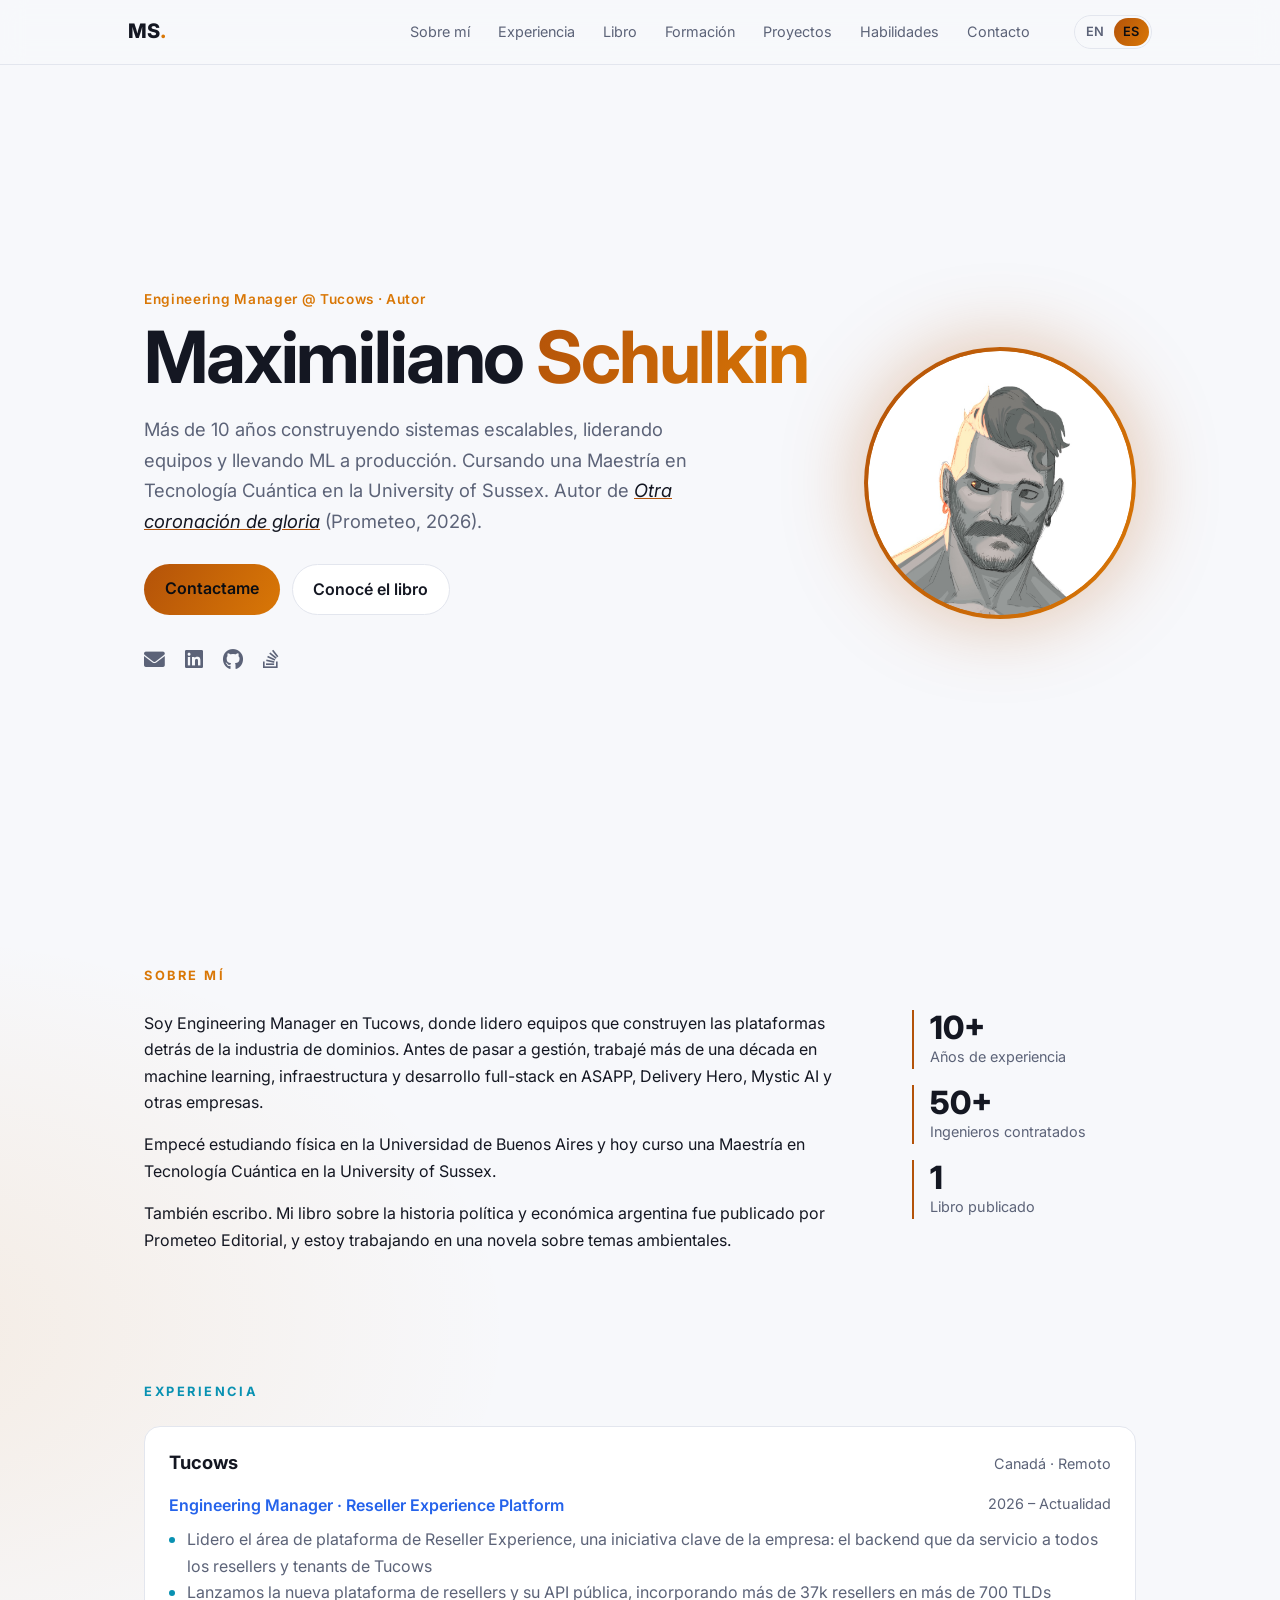
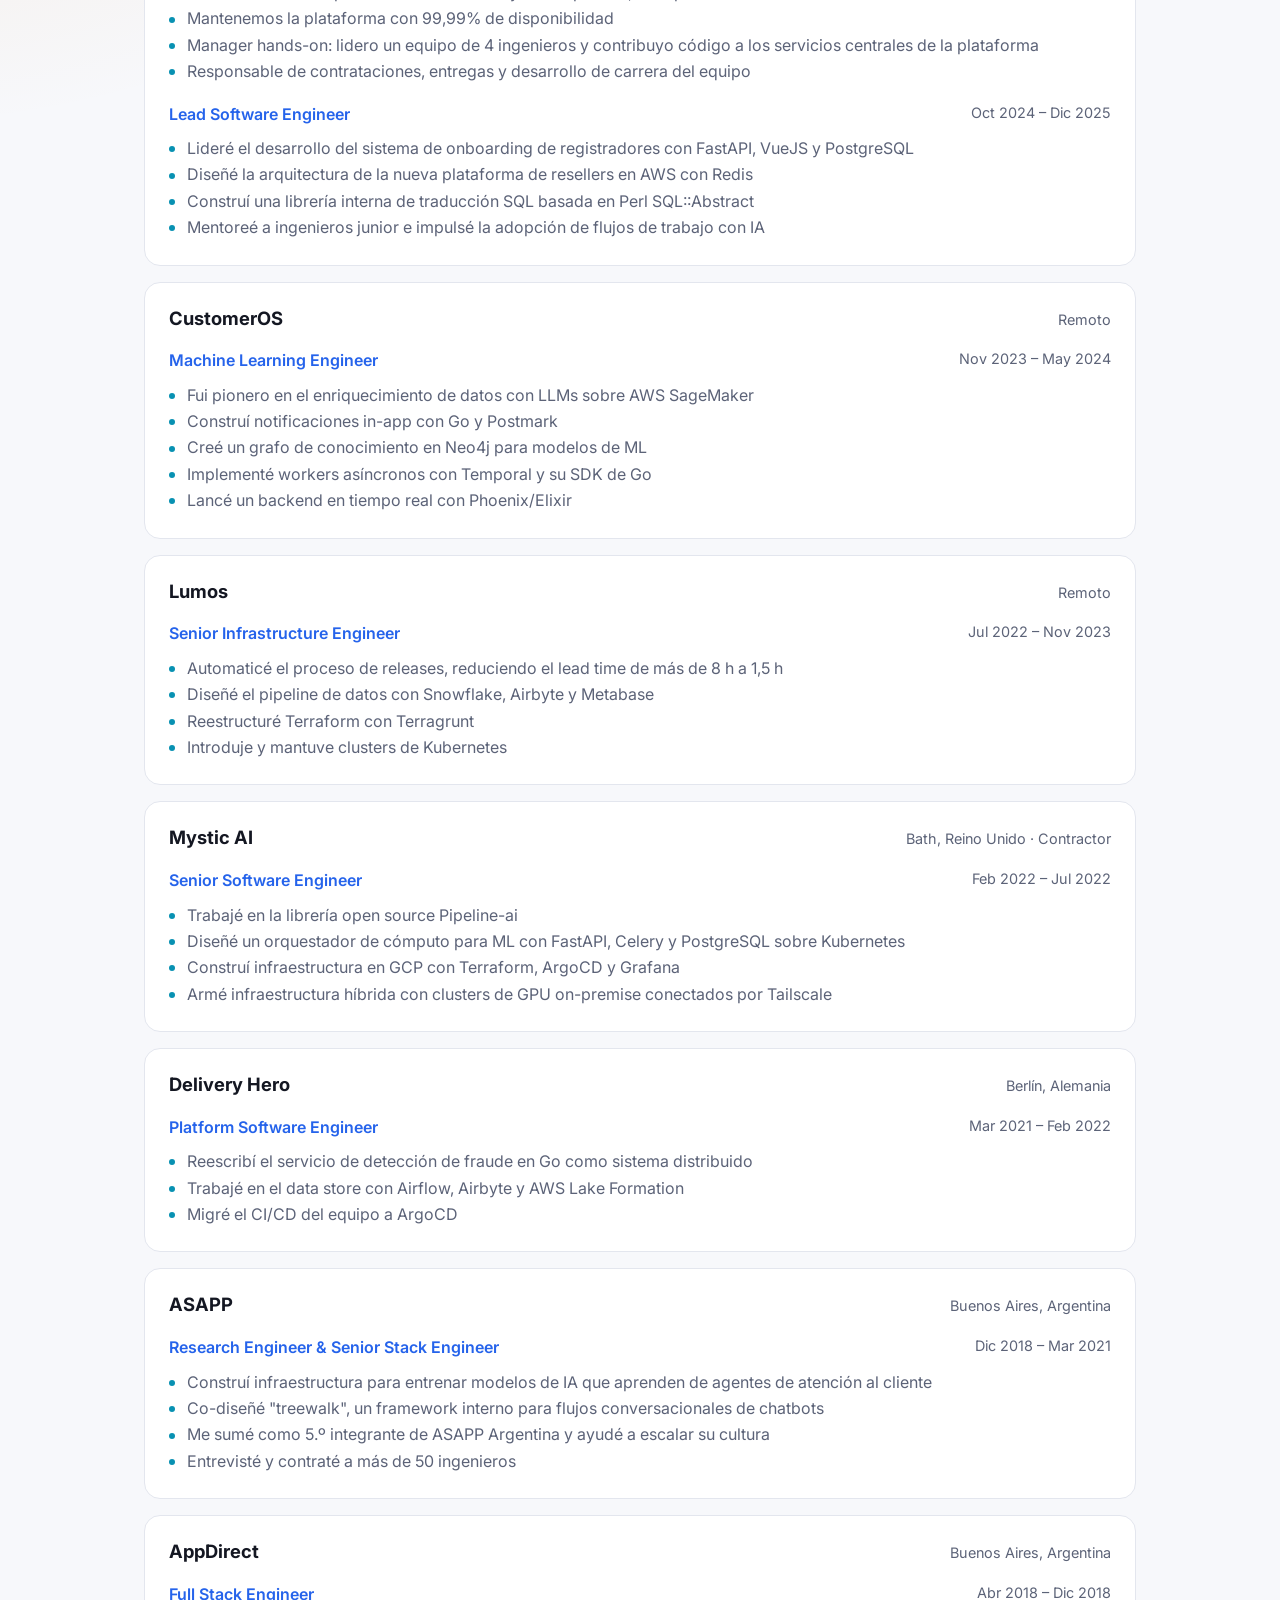
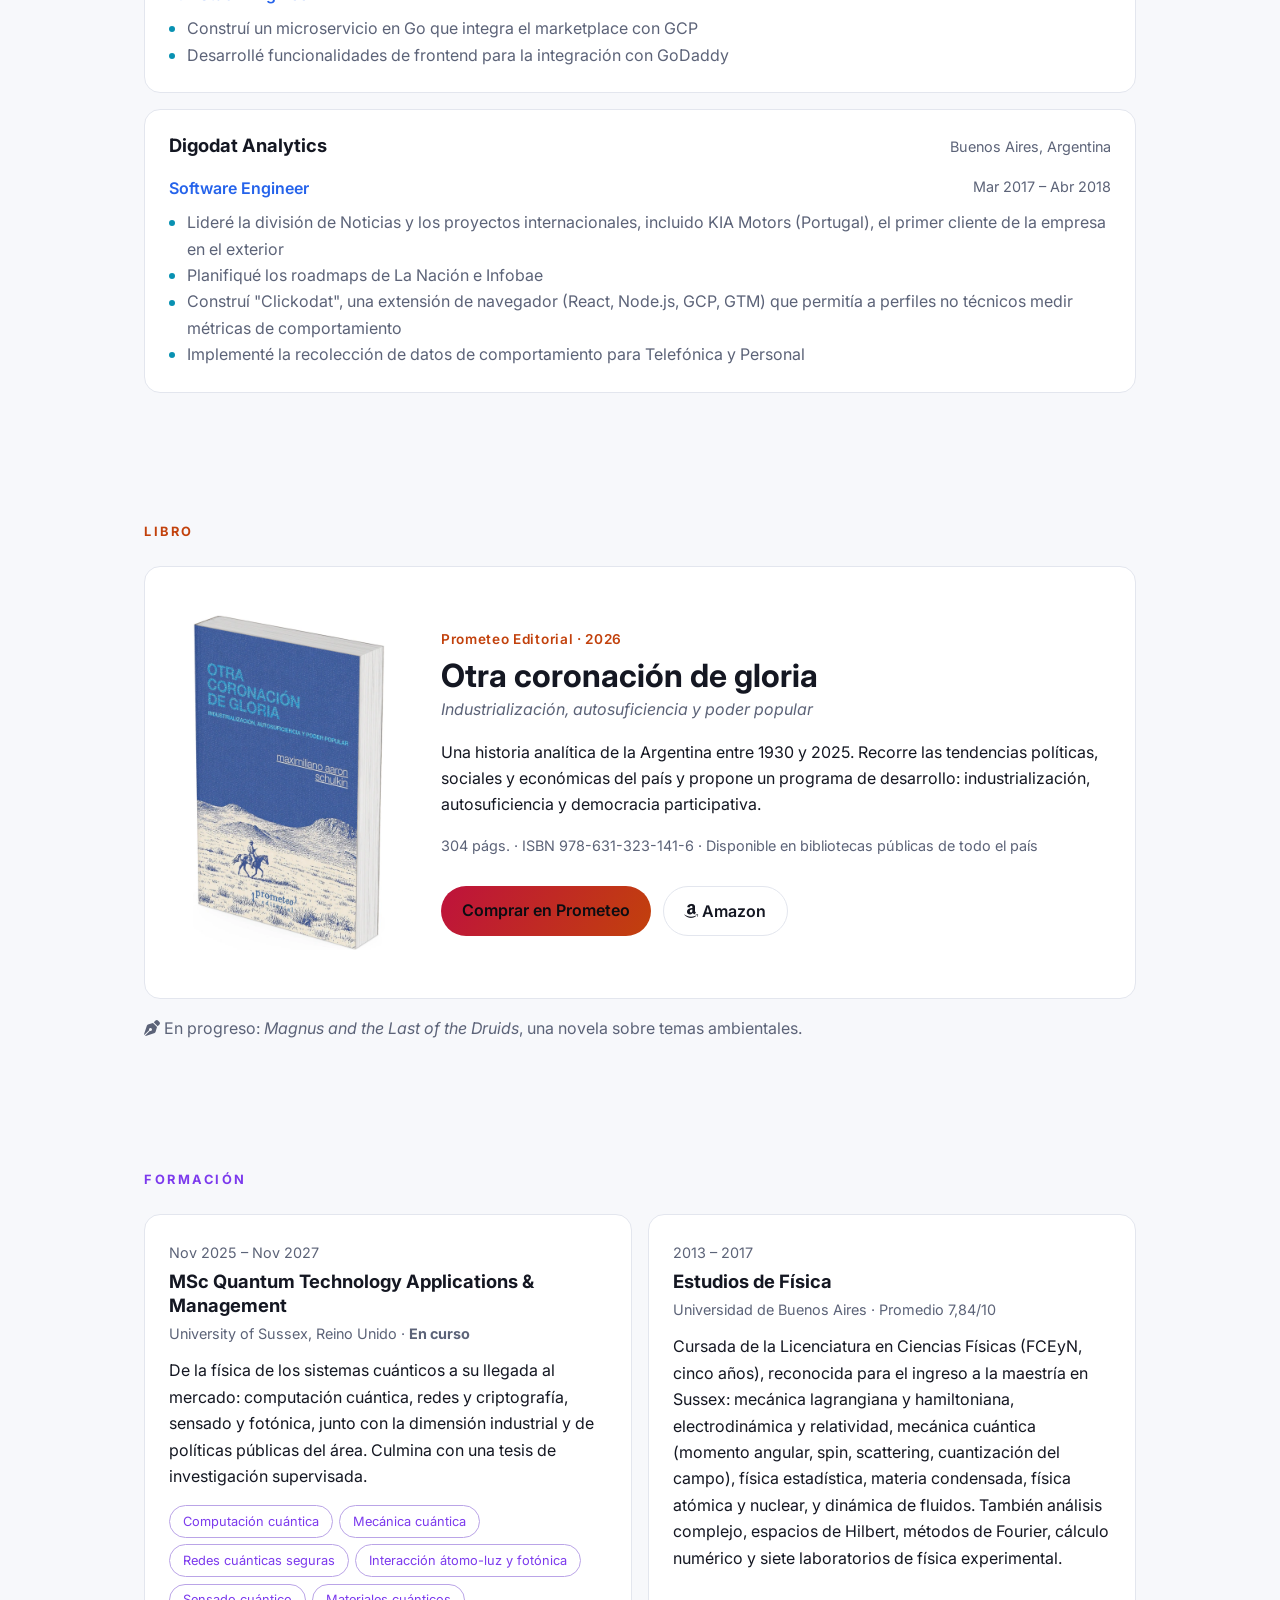
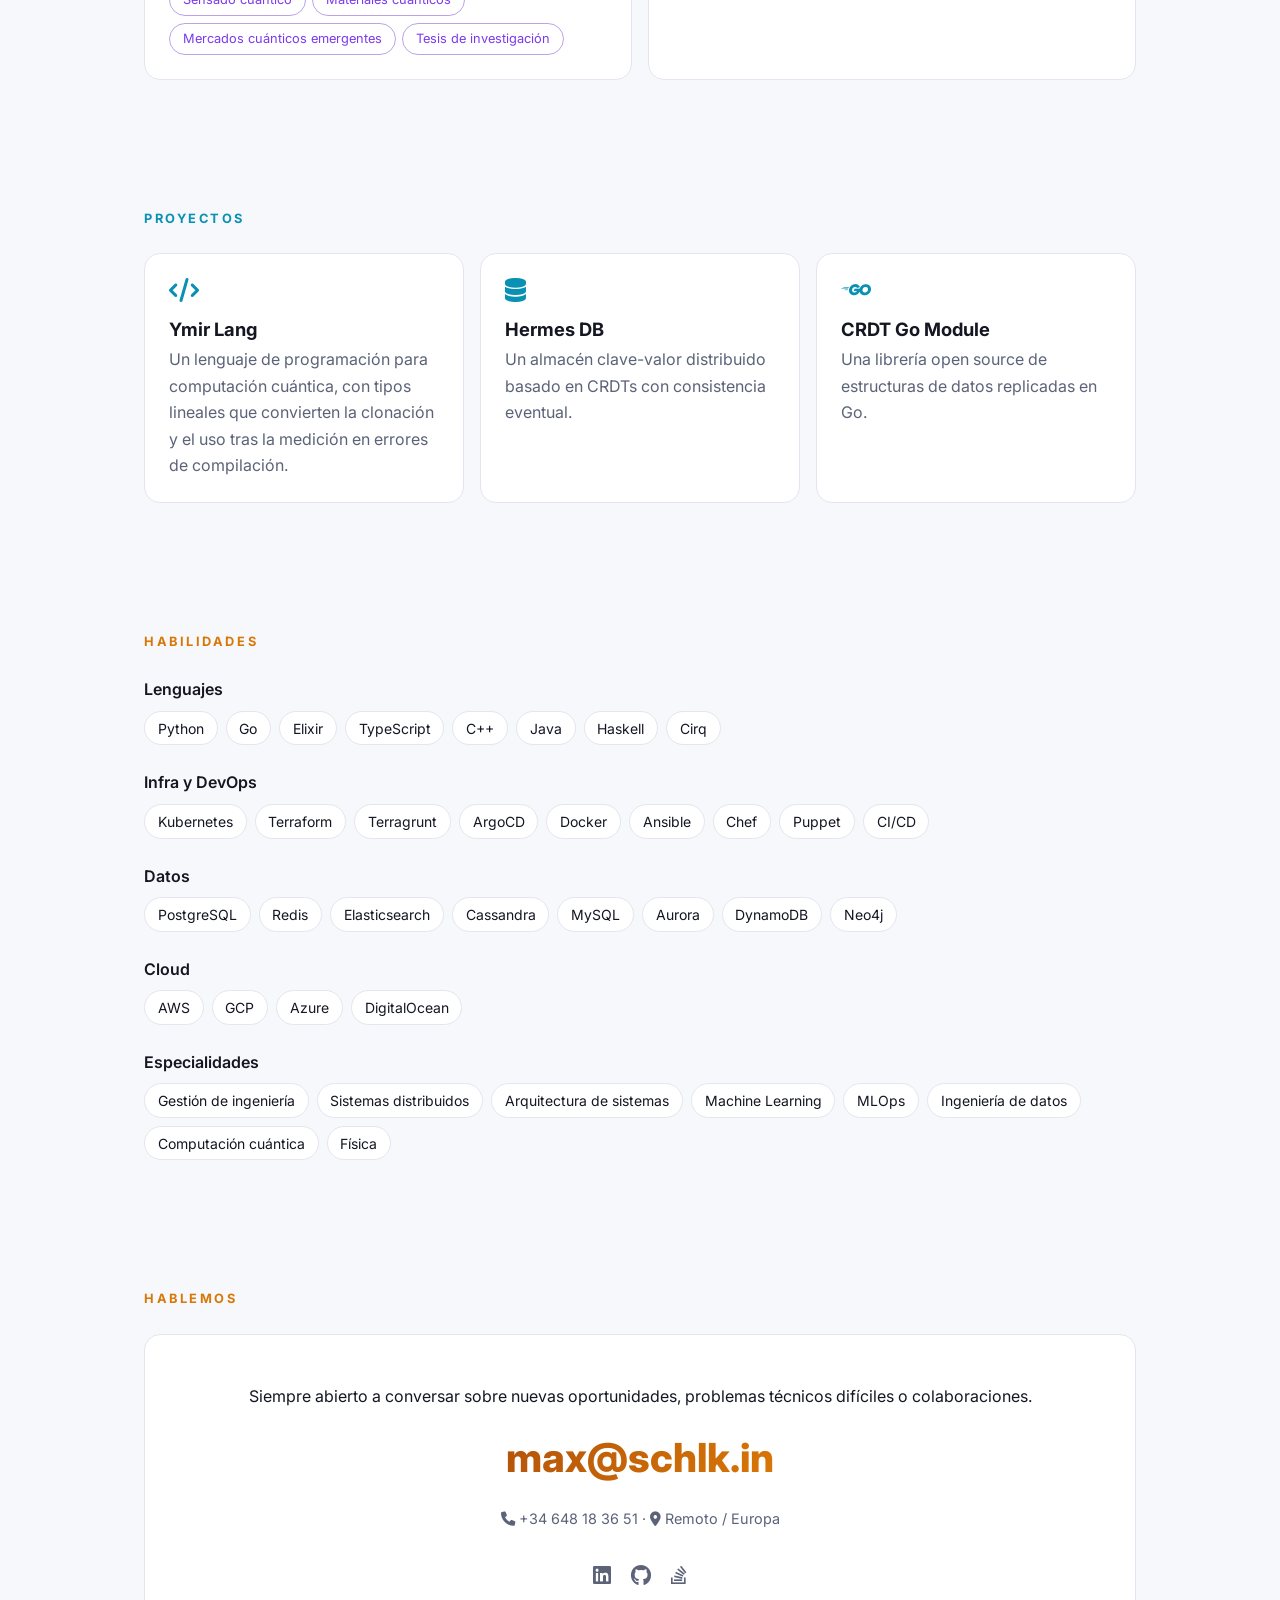
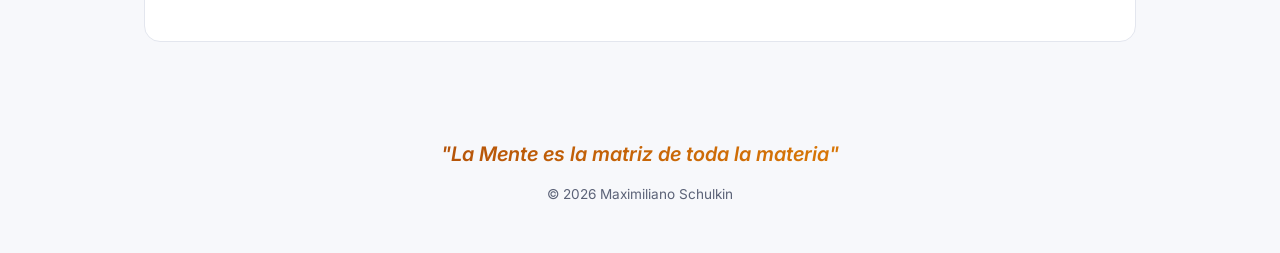
==== es/index.html @ 98d40415 "Add Spanish version with EN/ES switch Co-Authored-By: Claude Opus 5.5 <noreply@anthropic.com>" ====
<!DOCTYPE html>
<!-- ponytail: hand-kept Spanish copy of ../index.html; mirror content edits in both files -->
<html lang="es">

<head>
    <meta charset="UTF-8">
    <meta name="viewport" content="width=device-width, initial-scale=1.0">
    <title>Maximiliano Schulkin - Engineering Manager</title>
    <meta name="description" content="Maximiliano Schulkin — Engineering Manager en Tucows, autor de Otra coronación de gloria.">

    <link rel="icon" type="image/png" sizes="32x32" href="../favicon-32x32.png">
    <link rel="icon" type="image/png" sizes="16x16" href="../favicon-16x16.png">
    <link rel="apple-touch-icon" sizes="180x180" href="../apple-touch-icon.png">
    <meta name="theme-color" content="#0b0d12">

    <link rel="preconnect" href="https://fonts.googleapis.com">
    <link href="https://fonts.googleapis.com/css2?family=Inter:wght@400;500;600;700;800&display=swap" rel="stylesheet">
    <link rel="stylesheet" href="https://cdnjs.cloudflare.com/ajax/libs/font-awesome/6.0.0/css/all.min.css">
    <link rel="stylesheet" href="../styles.css">
    <link rel="alternate" hreflang="en" href="https://schlk.in/">
</head>

<body>
    <nav class="nav">
        <a href="#top" class="logo">MS<span>.</span></a>
        <ul>
            <li><a href="#about">Sobre mí</a></li>
            <li><a href="#experience">Experiencia</a></li>
            <li><a href="#book">Libro</a></li>
            <li><a href="#education">Formación</a></li>
            <li><a href="#projects">Proyectos</a></li>
            <li><a href="#skills">Habilidades</a></li>
            <li><a href="#contact">Contacto</a></li>
        </ul>
        <div class="lang"><a href="../" hreflang="en" lang="en">EN</a><a aria-current="page">ES</a></div>
    </nav>

    <header id="top" class="hero">
        <div class="hero-text">
            <p class="eyebrow">Engineering Manager @ Tucows · Autor</p>
            <h1>Maximiliano <span class="grad">Schulkin</span></h1>
            <p class="lead">
                Más de 10 años construyendo sistemas escalables, liderando equipos y llevando ML a producción.
                Cursando una Maestría en Tecnología Cuántica en la University of Sussex. Autor de
                <a href="#book"><em>Otra coronación de gloria</em></a> (Prometeo, 2026).
            </p>
            <div class="actions">
                <a href="#contact" class="btn primary">Contactame</a>
                <a href="#book" class="btn">Conocé el libro</a>
            </div>
            <div class="socials">
                <a href="mailto:max@schlk.in" aria-label="Email"><i class="fas fa-envelope"></i></a>
                <a href="https://linkedin.com/in/max-schulkin" target="_blank" rel="noopener" aria-label="LinkedIn"><i class="fab fa-linkedin"></i></a>
                <a href="https://github.com/bjornaer" target="_blank" rel="noopener" aria-label="GitHub"><i class="fab fa-github"></i></a>
                <a href="https://stackoverflow.com/users/14751969/bjornaer" target="_blank" rel="noopener" aria-label="Stack Overflow"><i class="fab fa-stack-overflow"></i></a>
            </div>
        </div>
        <img src="../avatar.png" alt="Maximiliano Schulkin" class="avatar">
    </header>

    <main>
        <section id="about">
            <h2>Sobre mí</h2>
            <div class="about">
                <div>
                    <p>Soy Engineering Manager en Tucows, donde lidero equipos que construyen las plataformas
                        detrás de la industria de dominios. Antes de pasar a gestión, trabajé más de una década
                        en machine learning, infraestructura y desarrollo full-stack en ASAPP, Delivery Hero,
                        Mystic AI y otras empresas.</p>
                    <p>Empecé estudiando física en la Universidad de Buenos Aires y hoy curso una Maestría en
                        Tecnología Cuántica en la University of Sussex.</p>
                    <p>También escribo. Mi libro sobre la historia política y económica argentina fue publicado
                        por Prometeo Editorial, y estoy trabajando en una novela sobre temas ambientales.</p>
                </div>
                <dl class="stats">
                    <div><dt>10+</dt><dd>Años de experiencia</dd></div>
                    <div><dt>50+</dt><dd>Ingenieros contratados</dd></div>
                    <div><dt>1</dt><dd>Libro publicado</dd></div>
                </dl>
            </div>
        </section>

        <section id="experience">
            <h2>Experiencia</h2>
            <ol class="timeline">
                <li class="card">
                    <header><h3>Tucows</h3><span>Canadá · Remoto</span></header>
                    <div class="role">
                        <h4>Engineering Manager · Reseller Experience Platform</h4><time>2026 – Actualidad</time>
                    </div>
                    <ul>
                        <li>Lidero el área de plataforma de Reseller Experience, una iniciativa clave de la empresa: el backend que da servicio a todos los resellers y tenants de Tucows</li>
                        <li>Lanzamos la nueva plataforma de resellers y su API pública, incorporando más de 37k resellers en más de 700 TLDs</li>
                        <li>Mantenemos la plataforma con 99,99% de disponibilidad</li>
                        <li>Manager hands-on: lidero un equipo de 4 ingenieros y contribuyo código a los servicios centrales de la plataforma</li>
                        <li>Responsable de contrataciones, entregas y desarrollo de carrera del equipo</li>
                    </ul>
                    <div class="role">
                        <h4>Lead Software Engineer</h4><time>Oct 2024 – Dic 2025</time>
                    </div>
                    <ul>
                        <li>Lideré el desarrollo del sistema de onboarding de registradores con FastAPI, VueJS y PostgreSQL</li>
                        <li>Diseñé la arquitectura de la nueva plataforma de resellers en AWS con Redis</li>
                        <li>Construí una librería interna de traducción SQL basada en Perl SQL::Abstract</li>
                        <li>Mentoreé a ingenieros junior e impulsé la adopción de flujos de trabajo con IA</li>
                    </ul>
                </li>

                <li class="card">
                    <header><h3>CustomerOS</h3><span>Remoto</span></header>
                    <div class="role"><h4>Machine Learning Engineer</h4><time>Nov 2023 – May 2024</time></div>
                    <ul>
                        <li>Fui pionero en el enriquecimiento de datos con LLMs sobre AWS SageMaker</li>
                        <li>Construí notificaciones in-app con Go y Postmark</li>
                        <li>Creé un grafo de conocimiento en Neo4j para modelos de ML</li>
                        <li>Implementé workers asíncronos con Temporal y su SDK de Go</li>
                        <li>Lancé un backend en tiempo real con Phoenix/Elixir</li>
                    </ul>
                </li>

                <li class="card">
                    <header><h3>Lumos</h3><span>Remoto</span></header>
                    <div class="role"><h4>Senior Infrastructure Engineer</h4><time>Jul 2022 – Nov 2023</time></div>
                    <ul>
                        <li>Automaticé el proceso de releases, reduciendo el lead time de más de 8 h a 1,5 h</li>
                        <li>Diseñé el pipeline de datos con Snowflake, Airbyte y Metabase</li>
                        <li>Reestructuré Terraform con Terragrunt</li>
                        <li>Introduje y mantuve clusters de Kubernetes</li>
                    </ul>
                </li>

                <li class="card">
                    <header><h3>Mystic AI</h3><span>Bath, Reino Unido · Contractor</span></header>
                    <div class="role"><h4>Senior Software Engineer</h4><time>Feb 2022 – Jul 2022</time></div>
                    <ul>
                        <li>Trabajé en la librería open source Pipeline-ai</li>
                        <li>Diseñé un orquestador de cómputo para ML con FastAPI, Celery y PostgreSQL sobre Kubernetes</li>
                        <li>Construí infraestructura en GCP con Terraform, ArgoCD y Grafana</li>
                        <li>Armé infraestructura híbrida con clusters de GPU on-premise conectados por Tailscale</li>
                    </ul>
                </li>

                <li class="card">
                    <header><h3>Delivery Hero</h3><span>Berlín, Alemania</span></header>
                    <div class="role"><h4>Platform Software Engineer</h4><time>Mar 2021 – Feb 2022</time></div>
                    <ul>
                        <li>Reescribí el servicio de detección de fraude en Go como sistema distribuido</li>
                        <li>Trabajé en el data store con Airflow, Airbyte y AWS Lake Formation</li>
                        <li>Migré el CI/CD del equipo a ArgoCD</li>
                    </ul>
                </li>

                <li class="card">
                    <header><h3>ASAPP</h3><span>Buenos Aires, Argentina</span></header>
                    <div class="role"><h4>Research Engineer &amp; Senior Stack Engineer</h4><time>Dic 2018 – Mar 2021</time></div>
                    <ul>
                        <li>Construí infraestructura para entrenar modelos de IA que aprenden de agentes de atención al cliente</li>
                        <li>Co-diseñé "treewalk", un framework interno para flujos conversacionales de chatbots</li>
                        <li>Me sumé como 5.º integrante de ASAPP Argentina y ayudé a escalar su cultura</li>
                        <li>Entrevisté y contraté a más de 50 ingenieros</li>
                    </ul>
                </li>

                <li class="card">
                    <header><h3>AppDirect</h3><span>Buenos Aires, Argentina</span></header>
                    <div class="role"><h4>Full Stack Engineer</h4><time>Abr 2018 – Dic 2018</time></div>
                    <ul>
                        <li>Construí un microservicio en Go que integra el marketplace con GCP</li>
                        <li>Desarrollé funcionalidades de frontend para la integración con GoDaddy</li>
                    </ul>
                </li>

                <li class="card">
                    <header><h3>Digodat Analytics</h3><span>Buenos Aires, Argentina</span></header>
                    <div class="role"><h4>Software Engineer</h4><time>Mar 2017 – Abr 2018</time></div>
                    <ul>
                        <li>Lideré la división de Noticias y los proyectos internacionales, incluido KIA Motors (Portugal), el primer cliente de la empresa en el exterior</li>
                        <li>Planifiqué los roadmaps de La Nación e Infobae</li>
                        <li>Construí "Clickodat", una extensión de navegador (React, Node.js, GCP, GTM) que permitía a perfiles no técnicos medir métricas de comportamiento</li>
                        <li>Implementé la recolección de datos de comportamiento para Telefónica y Personal</li>
                    </ul>
                </li>
            </ol>
        </section>

        <section id="book">
            <h2>Libro</h2>
            <article class="book card">
                <img src="../cover.webp" alt="Tapa de Otra coronación de gloria" width="480" height="838">
                <div>
                    <p class="eyebrow">Prometeo Editorial · 2026</p>
                    <h3>Otra coronación de gloria</h3>
                    <p class="subtitle">Industrialización, autosuficiencia y poder popular</p>
                    <p>Una historia analítica de la Argentina entre 1930 y 2025. Recorre las tendencias
                        políticas, sociales y económicas del país y propone un programa de desarrollo:
                        industrialización, autosuficiencia y democracia participativa.</p>
                    <p class="meta">304 págs. · ISBN 978-631-323-141-6 · Disponible en bibliotecas públicas de todo el país</p>
                    <div class="actions">
                        <a href="https://prometeoeditorial.com/productos/otra-coronacion-de-gloria-industrializacion-autosuficiencia-y-poder-popular-maximiliano-aaron-schulkin-1yagr/" class="btn primary" target="_blank" rel="noopener">Comprar en Prometeo</a>
                        <a href="https://www.amazon.com/s?k=9786313231416" class="btn" target="_blank" rel="noopener"><i class="fab fa-amazon"></i> Amazon</a>
                    </div>
                </div>
            </article>
            <p class="aside"><i class="fas fa-pen-nib"></i> En progreso: <em>Magnus and the Last of the Druids</em>, una novela sobre temas ambientales.</p>
        </section>

        <section id="education">
            <h2>Formación</h2>
            <div class="grid two">
                <div class="card">
                    <time>Nov 2025 – Nov 2027</time>
                    <h3>MSc Quantum Technology Applications &amp; Management</h3>
                    <p class="muted">University of Sussex, Reino Unido · <strong>En curso</strong></p>
                    <p>De la física de los sistemas cuánticos a su llegada al mercado: computación cuántica,
                        redes y criptografía, sensado y fotónica, junto con la dimensión industrial y de políticas
                        públicas del área. Culmina con una tesis de investigación supervisada.</p>
                    <ul class="tags">
                        <li>Computación cuántica</li><li>Mecánica cuántica</li><li>Redes cuánticas seguras</li>
                        <li>Interacción átomo-luz y fotónica</li><li>Sensado cuántico</li><li>Materiales cuánticos</li>
                        <li>Mercados cuánticos emergentes</li><li>Tesis de investigación</li>
                    </ul>
                </div>
                <div class="card">
                    <time>2013 – 2017</time>
                    <h3>Estudios de Física</h3>
                    <p class="muted">Universidad de Buenos Aires · Promedio 7,84/10</p>
                    <p>Cursada de la Licenciatura en Ciencias Físicas (FCEyN, cinco años), reconocida para el
                        ingreso a la maestría en Sussex: mecánica lagrangiana y hamiltoniana, electrodinámica y
                        relatividad, mecánica cuántica (momento angular, spin, scattering, cuantización del campo),
                        física estadística, materia condensada, física atómica y nuclear, y dinámica de fluidos.
                        También análisis complejo, espacios de Hilbert, métodos de Fourier, cálculo numérico y
                        siete laboratorios de física experimental.</p>
                </div>
            </div>
        </section>

        <section id="projects">
            <h2>Proyectos</h2>
            <div class="grid three">
                <a class="card project" href="https://github.com/bjornaer/ymir" target="_blank" rel="noopener">
                    <i class="fas fa-code"></i>
                    <h3>Ymir Lang</h3>
                    <p>Un lenguaje de programación para computación cuántica, con tipos lineales que convierten la clonación y el uso tras la medición en errores de compilación.</p>
                </a>
                <a class="card project" href="https://github.com/bjornaer/hermes" target="_blank" rel="noopener">
                    <i class="fas fa-database"></i>
                    <h3>Hermes DB</h3>
                    <p>Un almacén clave-valor distribuido basado en CRDTs con consistencia eventual.</p>
                </a>
                <a class="card project" href="https://github.com/bjornaer/crdt" target="_blank" rel="noopener">
                    <i class="fab fa-golang"></i>
                    <h3>CRDT Go Module</h3>
                    <p>Una librería open source de estructuras de datos replicadas en Go.</p>
                </a>
            </div>
        </section>

        <section id="skills">
            <h2>Habilidades</h2>
            <dl class="skills">
                <dt>Lenguajes</dt>
                <dd>Python</dd><dd>Go</dd><dd>Elixir</dd><dd>TypeScript</dd><dd>C++</dd><dd>Java</dd><dd>Haskell</dd><dd>Cirq</dd>
                <dt>Infra y DevOps</dt>
                <dd>Kubernetes</dd><dd>Terraform</dd><dd>Terragrunt</dd><dd>ArgoCD</dd><dd>Docker</dd><dd>Ansible</dd><dd>Chef</dd><dd>Puppet</dd><dd>CI/CD</dd>
                <dt>Datos</dt>
                <dd>PostgreSQL</dd><dd>Redis</dd><dd>Elasticsearch</dd><dd>Cassandra</dd><dd>MySQL</dd><dd>Aurora</dd><dd>DynamoDB</dd><dd>Neo4j</dd>
                <dt>Cloud</dt>
                <dd>AWS</dd><dd>GCP</dd><dd>Azure</dd><dd>DigitalOcean</dd>
                <dt>Especialidades</dt>
                <dd>Gestión de ingeniería</dd><dd>Sistemas distribuidos</dd><dd>Arquitectura de sistemas</dd><dd>Machine Learning</dd><dd>MLOps</dd><dd>Ingeniería de datos</dd><dd>Computación cuántica</dd><dd>Física</dd>
            </dl>
        </section>

        <section id="contact">
            <h2>Hablemos</h2>
            <div class="card contact">
                <p>Siempre abierto a conversar sobre nuevas oportunidades, problemas técnicos difíciles o colaboraciones.</p>
                <a href="mailto:max@schlk.in" class="email">max@schlk.in</a>
                <p class="muted"><i class="fas fa-phone"></i> +34 648 18 36 51 · <i class="fas fa-location-dot"></i> Remoto / Europa</p>
                <div class="socials">
                    <a href="https://linkedin.com/in/max-schulkin" target="_blank" rel="noopener" aria-label="LinkedIn"><i class="fab fa-linkedin"></i></a>
                    <a href="https://github.com/bjornaer" target="_blank" rel="noopener" aria-label="GitHub"><i class="fab fa-github"></i></a>
                    <a href="https://stackoverflow.com/users/14751969/bjornaer" target="_blank" rel="noopener" aria-label="Stack Overflow"><i class="fab fa-stack-overflow"></i></a>
                </div>
            </div>
        </section>
    </main>

    <footer><em class="quote grad">"La Mente es la matriz de toda la materia"</em>© 2026 Maximiliano Schulkin</footer>
</body>

</html>
---- styles.css ----
/* Brand = gold. Sections get their own hue family: work blue, book crimson, academia violet */
:root {
    --bg: #0b0d12;
    --surface: #12151d;
    --border: #232837;
    --text: #e6e8ee;
    --muted: #8a91a5;
    --accent: #f5b544;
    --accent-2: #ffd98a;
    color-scheme: dark light;
}
#experience, #projects { --accent: #4facfe; --accent-2: #00e0f0; }
#book { --accent: #ff4d6d; --accent-2: #ff8a5c; }
#education { --accent: #9b8cff; --accent-2: #c3a6ff; }

@media (prefers-color-scheme: light) {
    :root {
        --bg: #f7f8fb;
        --surface: #ffffff;
        --border: #e3e6ee;
        --text: #141722;
        --muted: #5c6378;
        --accent: #b45309;
        --accent-2: #d97706;
    }
    #experience, #projects { --accent: #2563eb; --accent-2: #0891b2; }
    #book { --accent: #be123c; --accent-2: #c2410c; }
    #education { --accent: #6d28d9; --accent-2: #7c3aed; }
}

/* declared per element so it picks up each section's accents */
:root, section { --grad: linear-gradient(120deg, var(--accent), var(--accent-2)); }

* { box-sizing: border-box; margin: 0; }

html { scroll-behavior: smooth; scroll-padding-top: 5rem; }

body {
    font: 16px/1.65 Inter, system-ui, sans-serif;
    background:
        radial-gradient(60rem 30rem at 85% -10%, color-mix(in srgb, var(--accent) 18%, transparent), transparent),
        radial-gradient(40rem 25rem at -10% 20%, color-mix(in srgb, var(--accent-2) 10%, transparent), transparent),
        var(--bg);
    background-repeat: no-repeat;
    color: var(--text);
}

a { color: inherit; }
ul, ol { padding: 0; list-style: none; }
img { max-width: 100%; display: block; }

/* Nav */
.nav {
    position: sticky; top: 0; z-index: 10;
    display: flex; align-items: center; gap: 2rem;
    padding: .9rem max(1rem, calc((100vw - 64rem) / 2));
    background: color-mix(in srgb, var(--bg) 75%, transparent);
    backdrop-filter: blur(12px);
    border-bottom: 1px solid var(--border);
}
.logo { font-weight: 800; font-size: 1.25rem; text-decoration: none; }
.logo span { color: var(--accent-2); }
.nav ul { display: flex; gap: .25rem; margin-left: auto; overflow-x: auto; scrollbar-width: none; }
.nav ul a {
    display: block; padding: .35rem .75rem; border-radius: 99px;
    color: var(--muted); text-decoration: none; font-size: .9rem; white-space: nowrap;
    transition: color .2s, background .2s;
}
.nav ul a:hover { color: var(--text); background: var(--surface); }

/* Layout */
.hero, main, footer { max-width: 64rem; margin: 0 auto; padding: 0 1rem; }
section { padding: 4rem 0; }
h2 {
    font-size: .8rem; letter-spacing: .2em; text-transform: uppercase;
    color: var(--accent-2); margin-bottom: 1.5rem;
}
h3 { font-size: 1.15rem; line-height: 1.3; }
.muted, time, .meta { color: var(--muted); font-size: .9rem; }
.eyebrow { color: var(--accent-2); font-weight: 600; font-size: .85rem; letter-spacing: .05em; }
.grad { background: var(--grad); -webkit-background-clip: text; background-clip: text; color: transparent; }

.card {
    background: var(--surface);
    border: 1px solid var(--border);
    border-radius: 1rem;
    padding: 1.5rem;
    transition: border-color .25s, transform .25s;
}
.card:hover { border-color: color-mix(in srgb, var(--accent) 50%, var(--border)); }

.grid { display: grid; gap: 1rem; }
.grid.two { grid-template-columns: repeat(auto-fit, minmax(18rem, 1fr)); }
.grid.three { grid-template-columns: repeat(auto-fit, minmax(16rem, 1fr)); }

/* Buttons & socials */
.actions { display: flex; flex-wrap: wrap; gap: .75rem; margin-top: 1.75rem; }
.btn {
    padding: .7rem 1.3rem; border-radius: 99px; font-weight: 600; text-decoration: none;
    border: 1px solid var(--border); background: var(--surface);
    transition: transform .2s, border-color .2s;
}
.btn:hover { transform: translateY(-2px); border-color: var(--accent); }
.btn.primary { background: var(--grad); color: #0b0d12; border: 0; }

.socials { display: flex; gap: 1.25rem; margin-top: 1.75rem; font-size: 1.3rem; }
.socials a { color: var(--muted); transition: color .2s; }
.socials a:hover { color: var(--accent-2); }

/* Hero */
.hero {
    display: grid; grid-template-columns: 1fr auto; align-items: center; gap: 3rem;
    min-height: calc(100svh - 4rem); padding-block: 4rem;
}
.hero h1 { font-size: clamp(2.6rem, 7vw, 4.5rem); line-height: 1.05; letter-spacing: -.03em; margin: .5rem 0 1.25rem; }
.lead { font-size: 1.15rem; color: var(--muted); max-width: 36rem; }
.lead a { color: var(--text); text-decoration-color: var(--accent); }
.avatar {
    width: clamp(10rem, 24vw, 17rem); aspect-ratio: 1; object-fit: cover; border-radius: 50%;
    padding: 4px; background: var(--grad);
    box-shadow: 0 0 80px color-mix(in srgb, var(--accent) 35%, transparent);
}

/* About */
.about { display: grid; grid-template-columns: 1fr 14rem; gap: 3rem; }
.about p + p { margin-top: 1rem; }
.stats { display: grid; gap: 1rem; align-content: start; }
.stats div { border-left: 2px solid var(--accent); padding-left: 1rem; }
.stats dt { font-size: 2rem; font-weight: 800; line-height: 1.1; }
.stats dd { color: var(--muted); font-size: .9rem; }

/* Experience */
.timeline { display: grid; gap: 1rem; }
.timeline header { display: flex; flex-wrap: wrap; justify-content: space-between; gap: .25rem 1rem; align-items: baseline; }
.timeline header span { color: var(--muted); font-size: .9rem; }
.role { display: flex; flex-wrap: wrap; justify-content: space-between; gap: 0 1rem; margin-top: 1rem; }
.role h4 { color: var(--accent); font-weight: 600; }
.timeline ul { margin-top: .5rem; }
.timeline ul li { position: relative; padding-left: 1.1rem; color: var(--muted); }
.timeline ul li::before { content: ""; position: absolute; left: 0; top: .7em; width: 6px; height: 6px; border-radius: 50%; background: var(--accent-2); }

/* Book */
.book { display: grid; grid-template-columns: 14rem 1fr; gap: 2.5rem; align-items: center; padding: 2rem; }
.book img { width: 100%; height: auto; border-radius: .75rem; background: #fff; padding: 1rem; }
.book h3 { font-size: 2rem; margin-top: .25rem; }
.subtitle { color: var(--muted); font-style: italic; margin-bottom: 1rem; }
.book .meta { margin-top: 1rem; }
.aside { margin-top: 1rem; color: var(--muted); }

/* Education & projects */
.grid h3 { margin: .25rem 0; }
.grid p + p { margin-top: .75rem; }
.project { text-decoration: none; display: block; }
.project:hover { transform: translateY(-4px); }
.project i { font-size: 1.5rem; color: var(--accent-2); margin-bottom: .75rem; }
.project p { color: var(--muted); }

/* Skills */
.skills { display: flex; flex-wrap: wrap; gap: .5rem; }
.skills dt { flex-basis: 100%; font-weight: 600; margin-top: 1rem; }
.skills dt:first-child { margin-top: 0; }
.skills dd, .tags li {
    padding: .3rem .8rem; border-radius: 99px; font-size: .875rem;
    background: var(--surface); border: 1px solid var(--border);
}

/* Contact */
.contact { text-align: center; padding: 3rem 1.5rem; }
.email {
    display: inline-block; margin: 1rem 0; text-decoration: none;
    font-size: clamp(1.5rem, 5vw, 2.5rem); font-weight: 800;
    background: var(--grad); -webkit-background-clip: text; background-clip: text; color: transparent;
}
.contact .socials { justify-content: center; }

footer { padding-block: 2rem 3rem; text-align: center; color: var(--muted); font-size: .85rem; }

/* Scroll reveal, CSS-only where supported */
@supports (animation-timeline: view()) {
    @media (prefers-reduced-motion: no-preference) {
        .card { animation: reveal linear both; animation-timeline: view(); animation-range: entry 0% entry 40%; }
        @keyframes reveal { from { opacity: 0; translate: 0 2rem; } }
    }
}

/* Mobile */
@media (max-width: 720px) {
    .nav { flex-direction: column; align-items: stretch; gap: .5rem; padding-block: .6rem; }
    .nav ul { margin-left: -.75rem; }
    .hero { grid-template-columns: 1fr; text-align: left; min-height: auto; gap: 2rem; padding-top: 2rem; }
    .avatar { order: -1; width: 8rem; }
    .about, .book { grid-template-columns: 1fr; gap: 2rem; }
    .book img { max-width: 12rem; }
    .stats { grid-template-columns: repeat(3, 1fr); }
    section { padding: 3rem 0; }
}

.quote { display: block; width: fit-content; margin: 0 auto .75rem; font-size: 1.25rem; font-weight: 600; }
.tags { display: flex; flex-wrap: wrap; gap: .4rem; margin-top: 1rem; }
.tags li { font-size: .8rem; color: var(--accent-2); border-color: color-mix(in srgb, var(--accent) 35%, var(--border)); }

/* Language switch */
.lang { display: flex; border: 1px solid var(--border); border-radius: 99px; padding: 2px; font-size: .8rem; font-weight: 600; }
.lang a { padding: .2rem .6rem; border-radius: 99px; text-decoration: none; color: var(--muted); }
.lang a[href]:hover { color: var(--text); }
.lang a[aria-current] { background: var(--grad); color: #0b0d12; }
@media (max-width: 720px) { .lang { position: absolute; top: .6rem; right: 1rem; } }
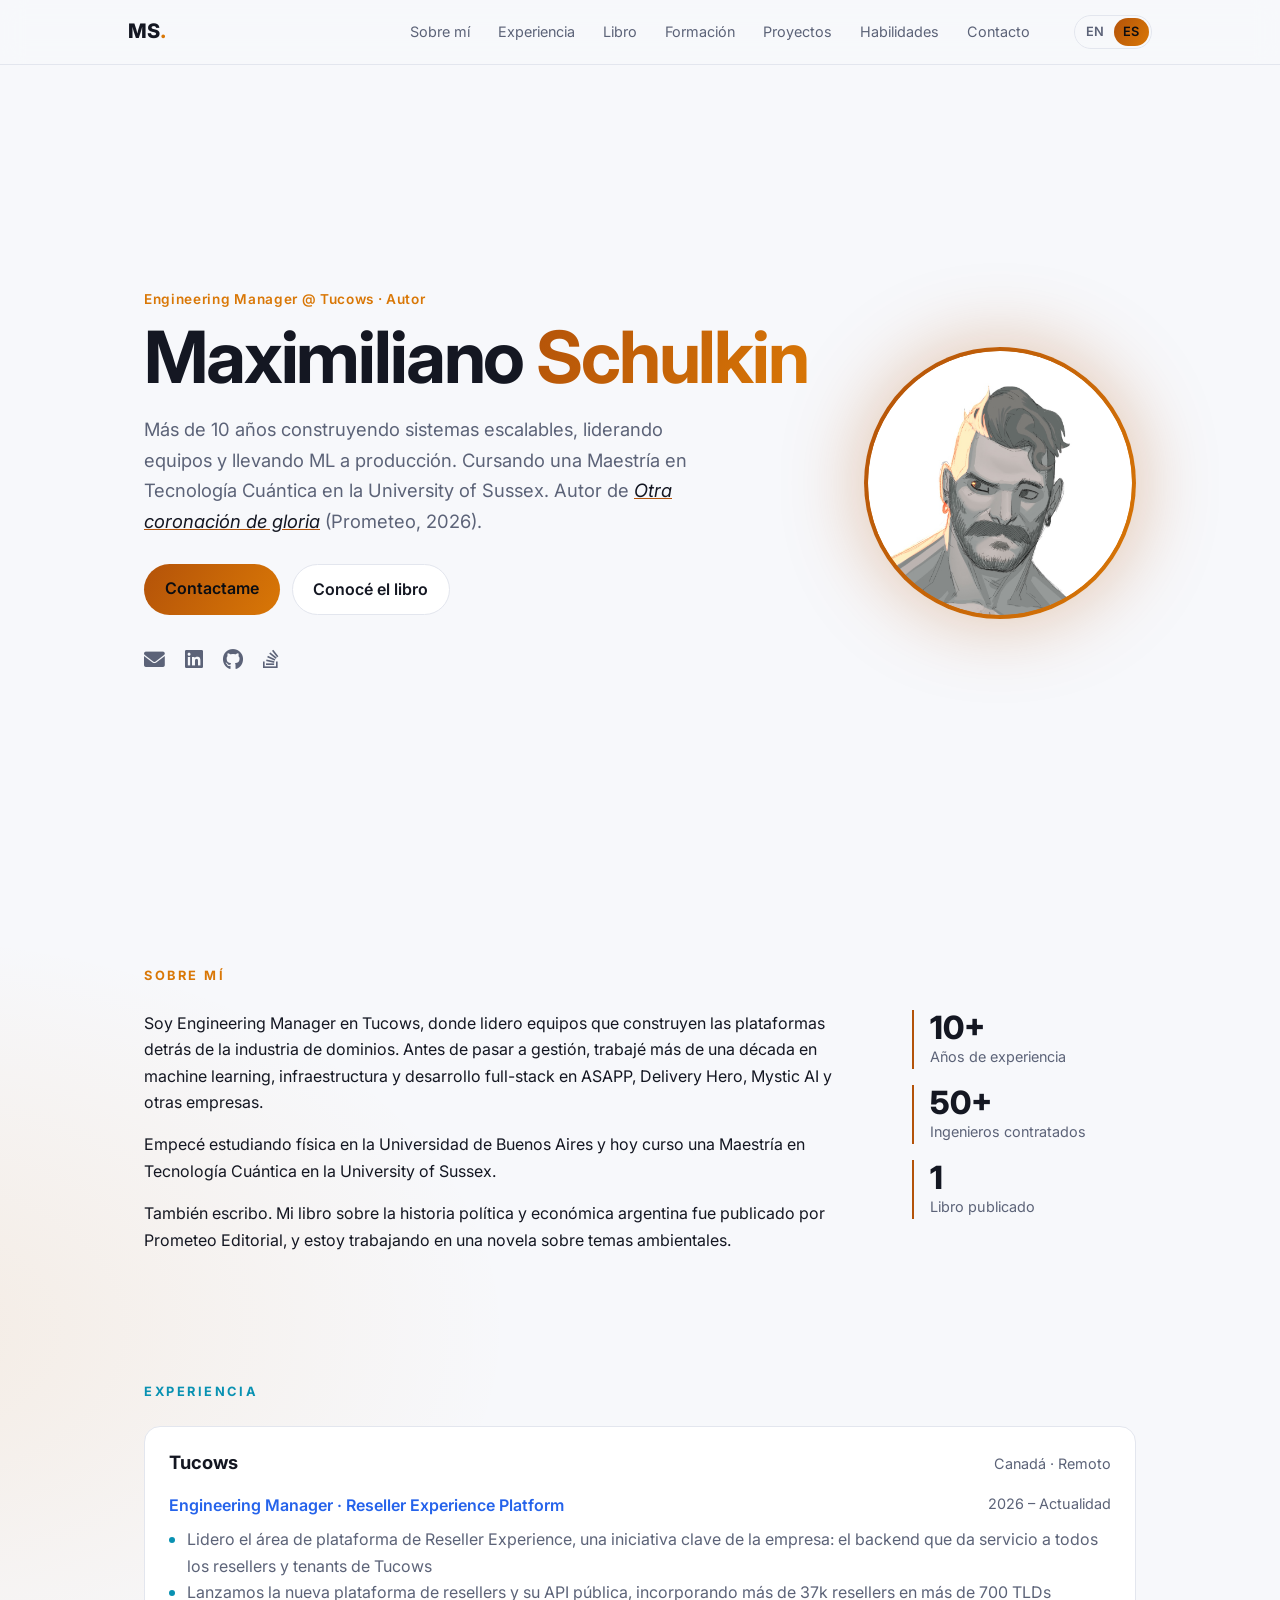
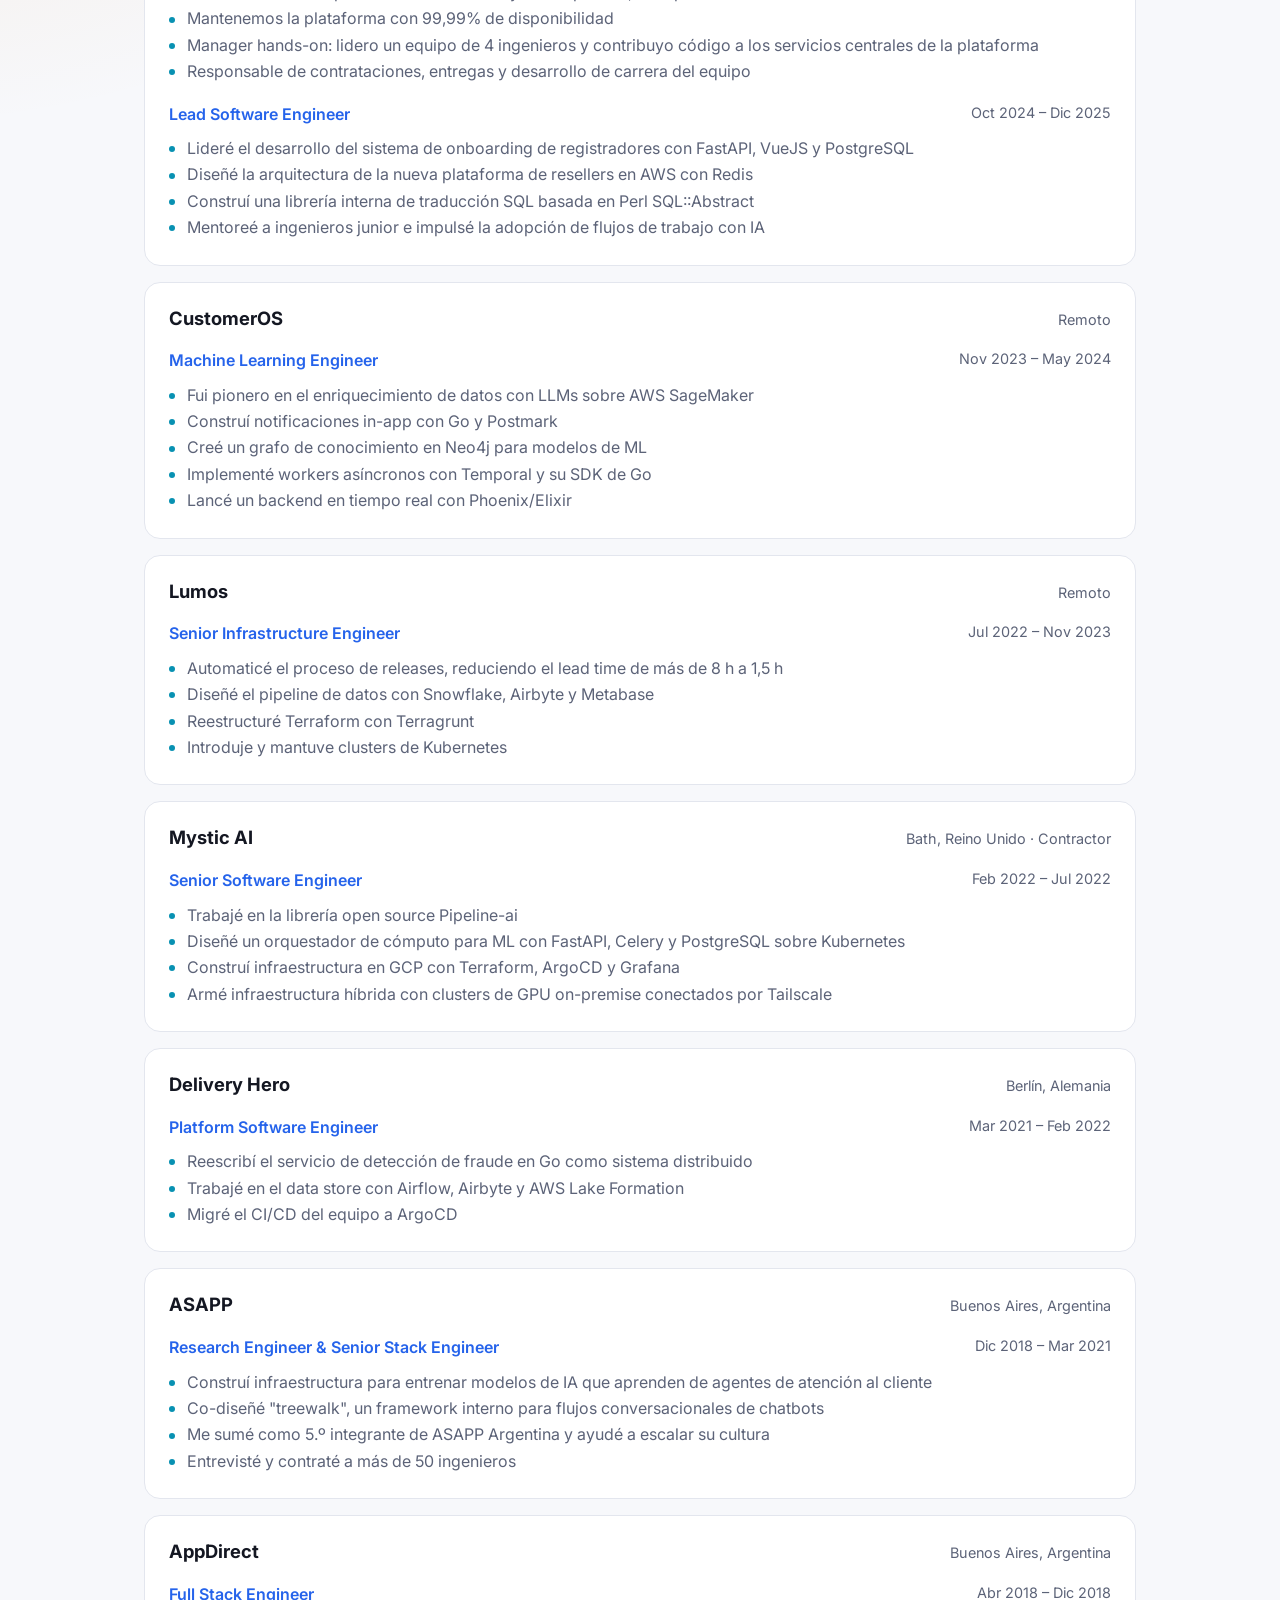
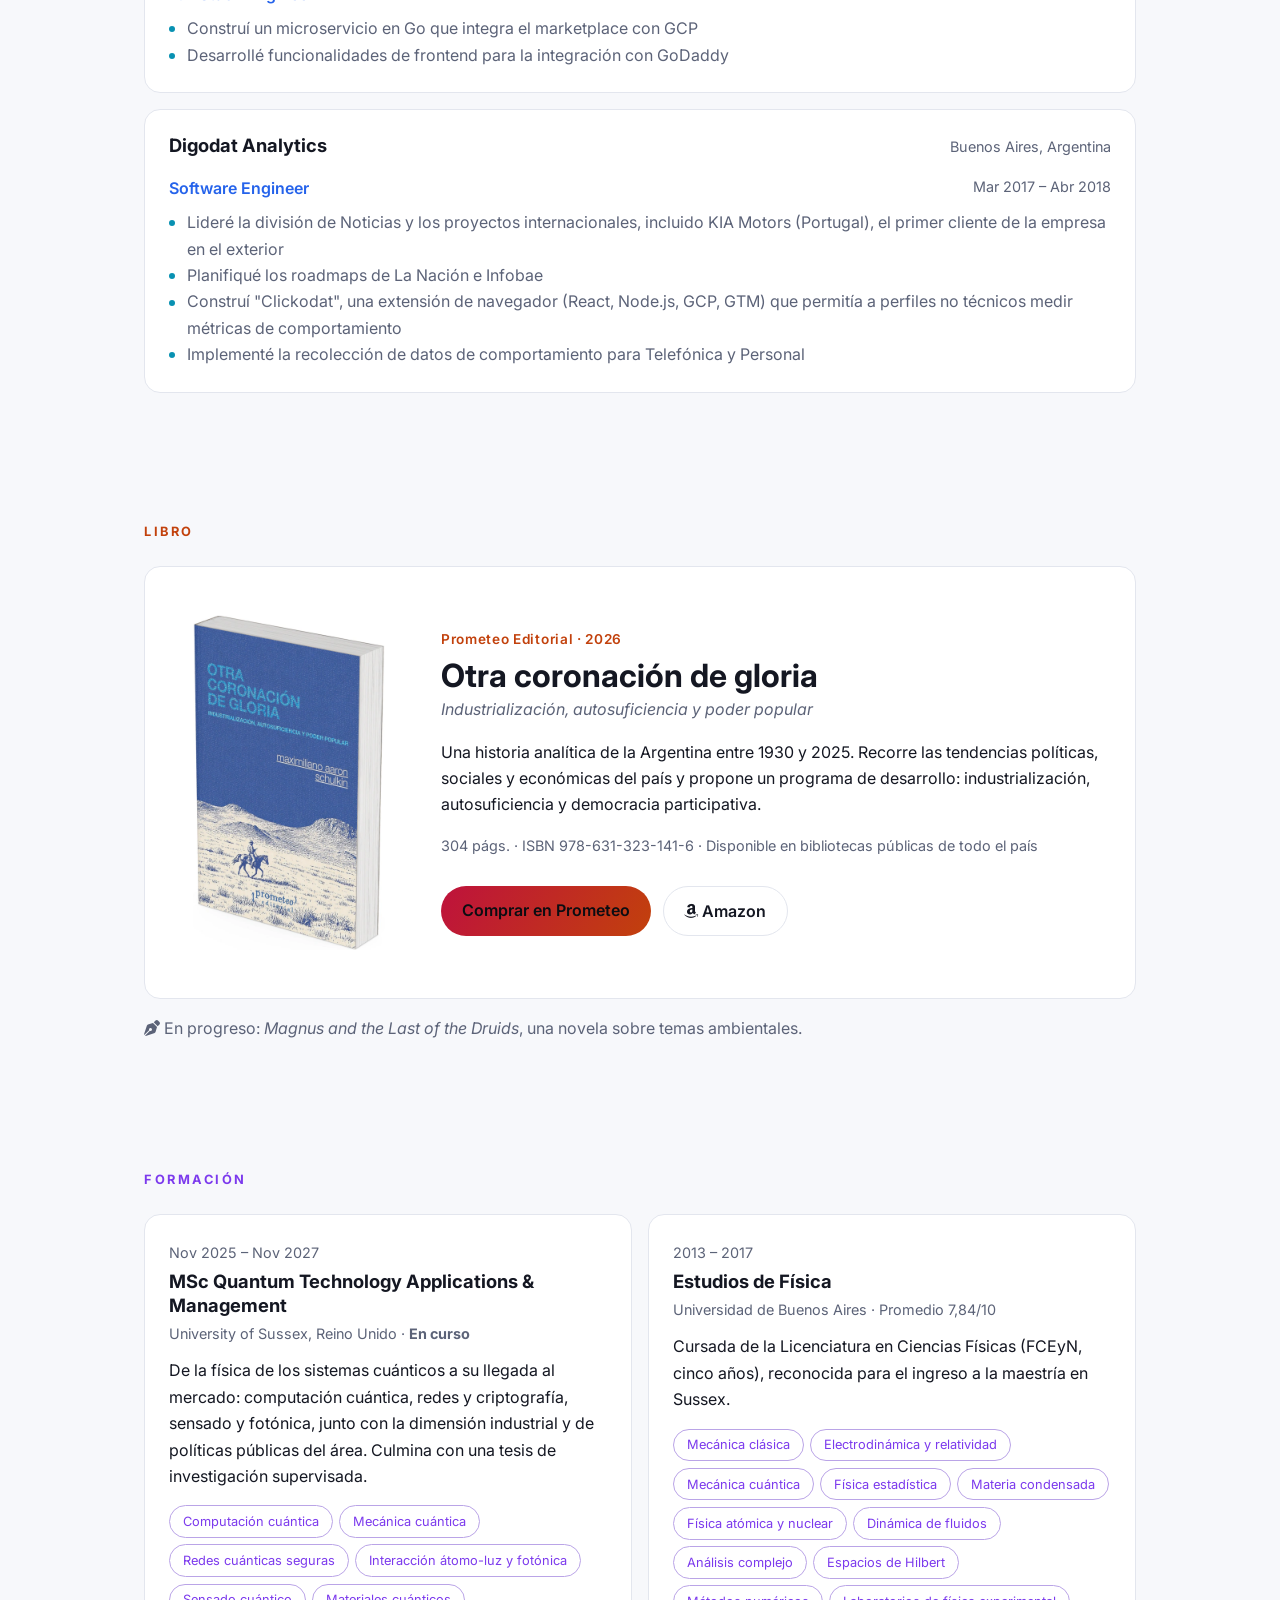
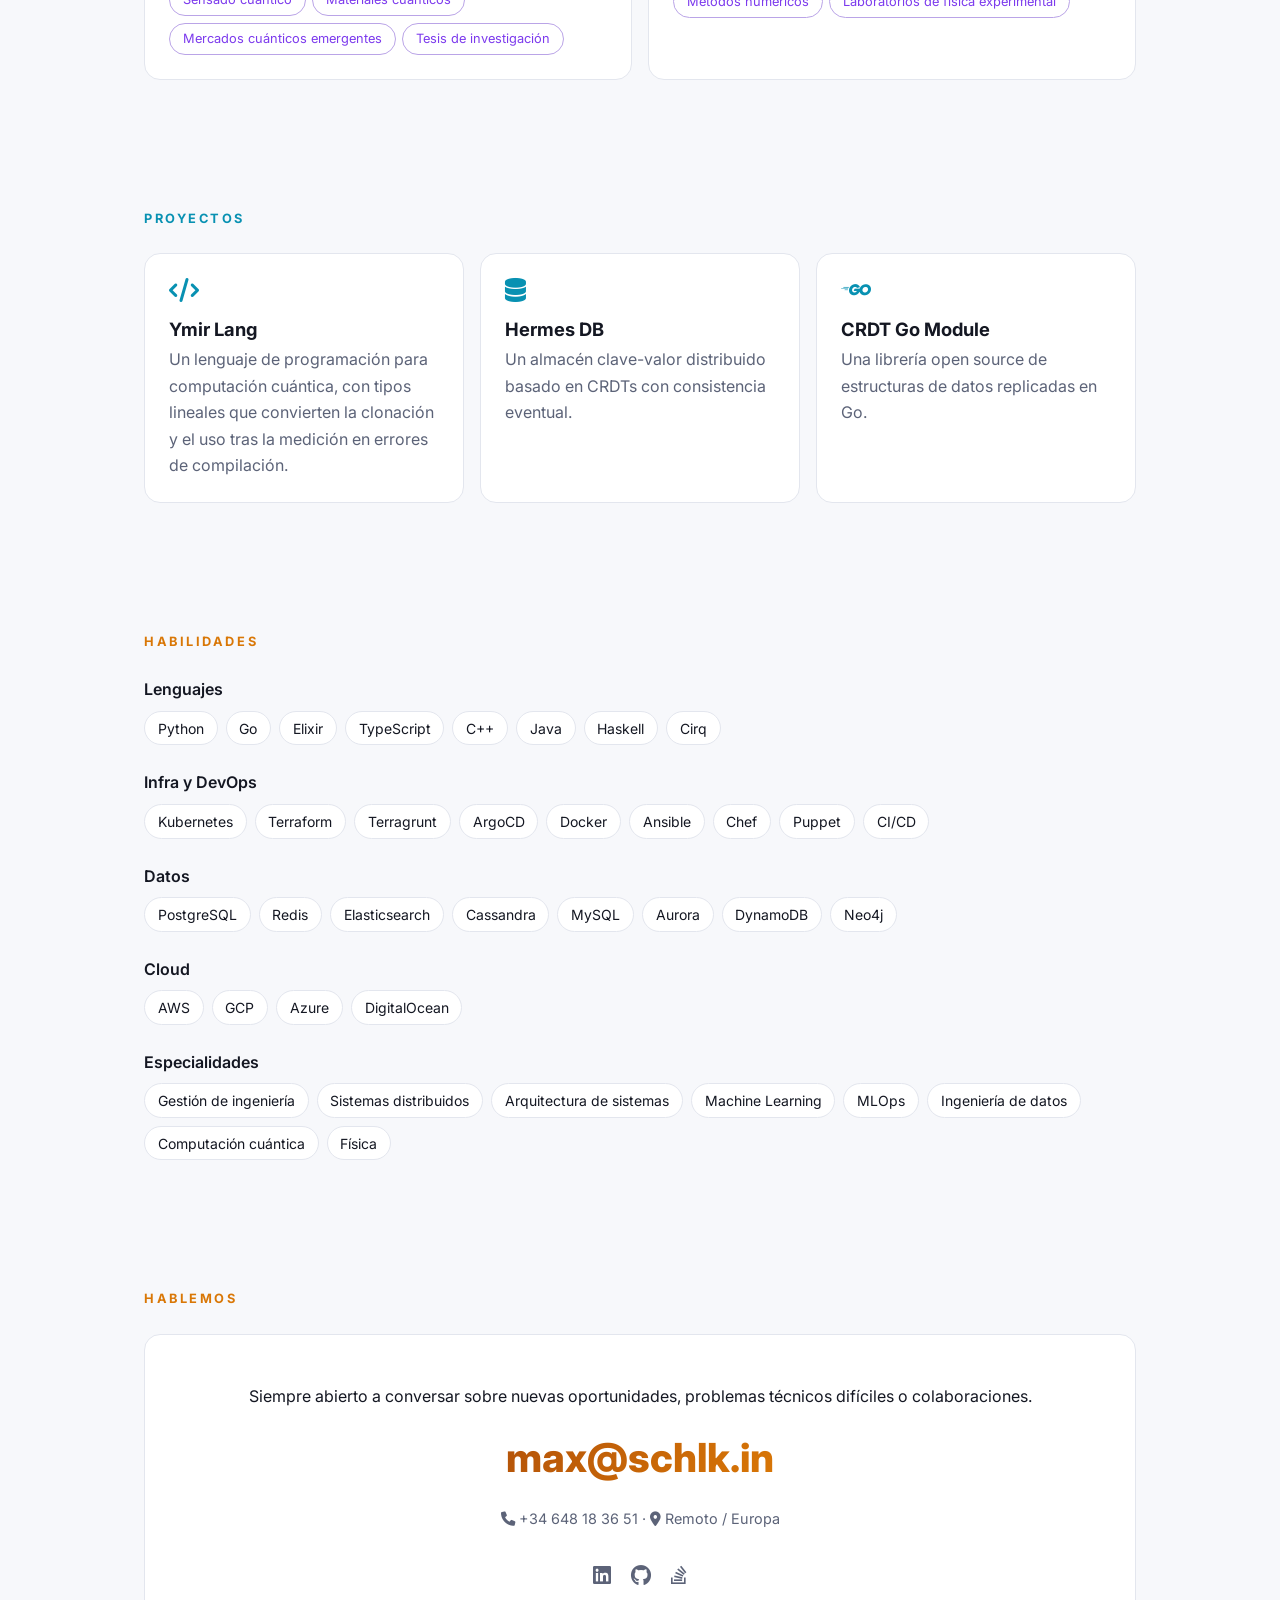
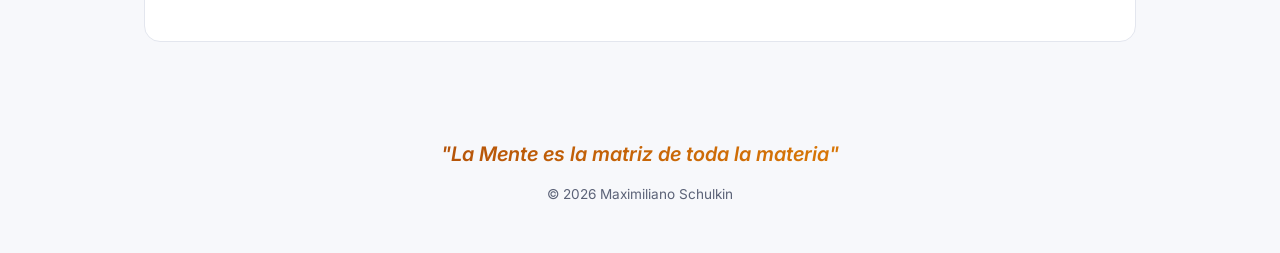
==== commit 42175909: "Physics studies: topic tags in EN and ES Co-Authored-By: Claude Opus 5.5 <noreply@anthropic.com>" ====
--- a/es/index.html
+++ b/es/index.html
@@ -225,11 +225,13 @@
                     <h3>Estudios de Física</h3>
                     <p class="muted">Universidad de Buenos Aires · Promedio 7,84/10</p>
                     <p>Cursada de la Licenciatura en Ciencias Físicas (FCEyN, cinco años), reconocida para el
-                        ingreso a la maestría en Sussex: mecánica lagrangiana y hamiltoniana, electrodinámica y
-                        relatividad, mecánica cuántica (momento angular, spin, scattering, cuantización del campo),
-                        física estadística, materia condensada, física atómica y nuclear, y dinámica de fluidos.
-                        También análisis complejo, espacios de Hilbert, métodos de Fourier, cálculo numérico y
-                        siete laboratorios de física experimental.</p>
+                        ingreso a la maestría en Sussex.</p>
+                    <ul class="tags">
+                        <li>Mecánica clásica</li><li>Electrodinámica y relatividad</li><li>Mecánica cuántica</li>
+                        <li>Física estadística</li><li>Materia condensada</li><li>Física atómica y nuclear</li>
+                        <li>Dinámica de fluidos</li><li>Análisis complejo</li><li>Espacios de Hilbert</li>
+                        <li>Métodos numéricos</li><li>Laboratorios de física experimental</li>
+                    </ul>
                 </div>
             </div>
         </section>
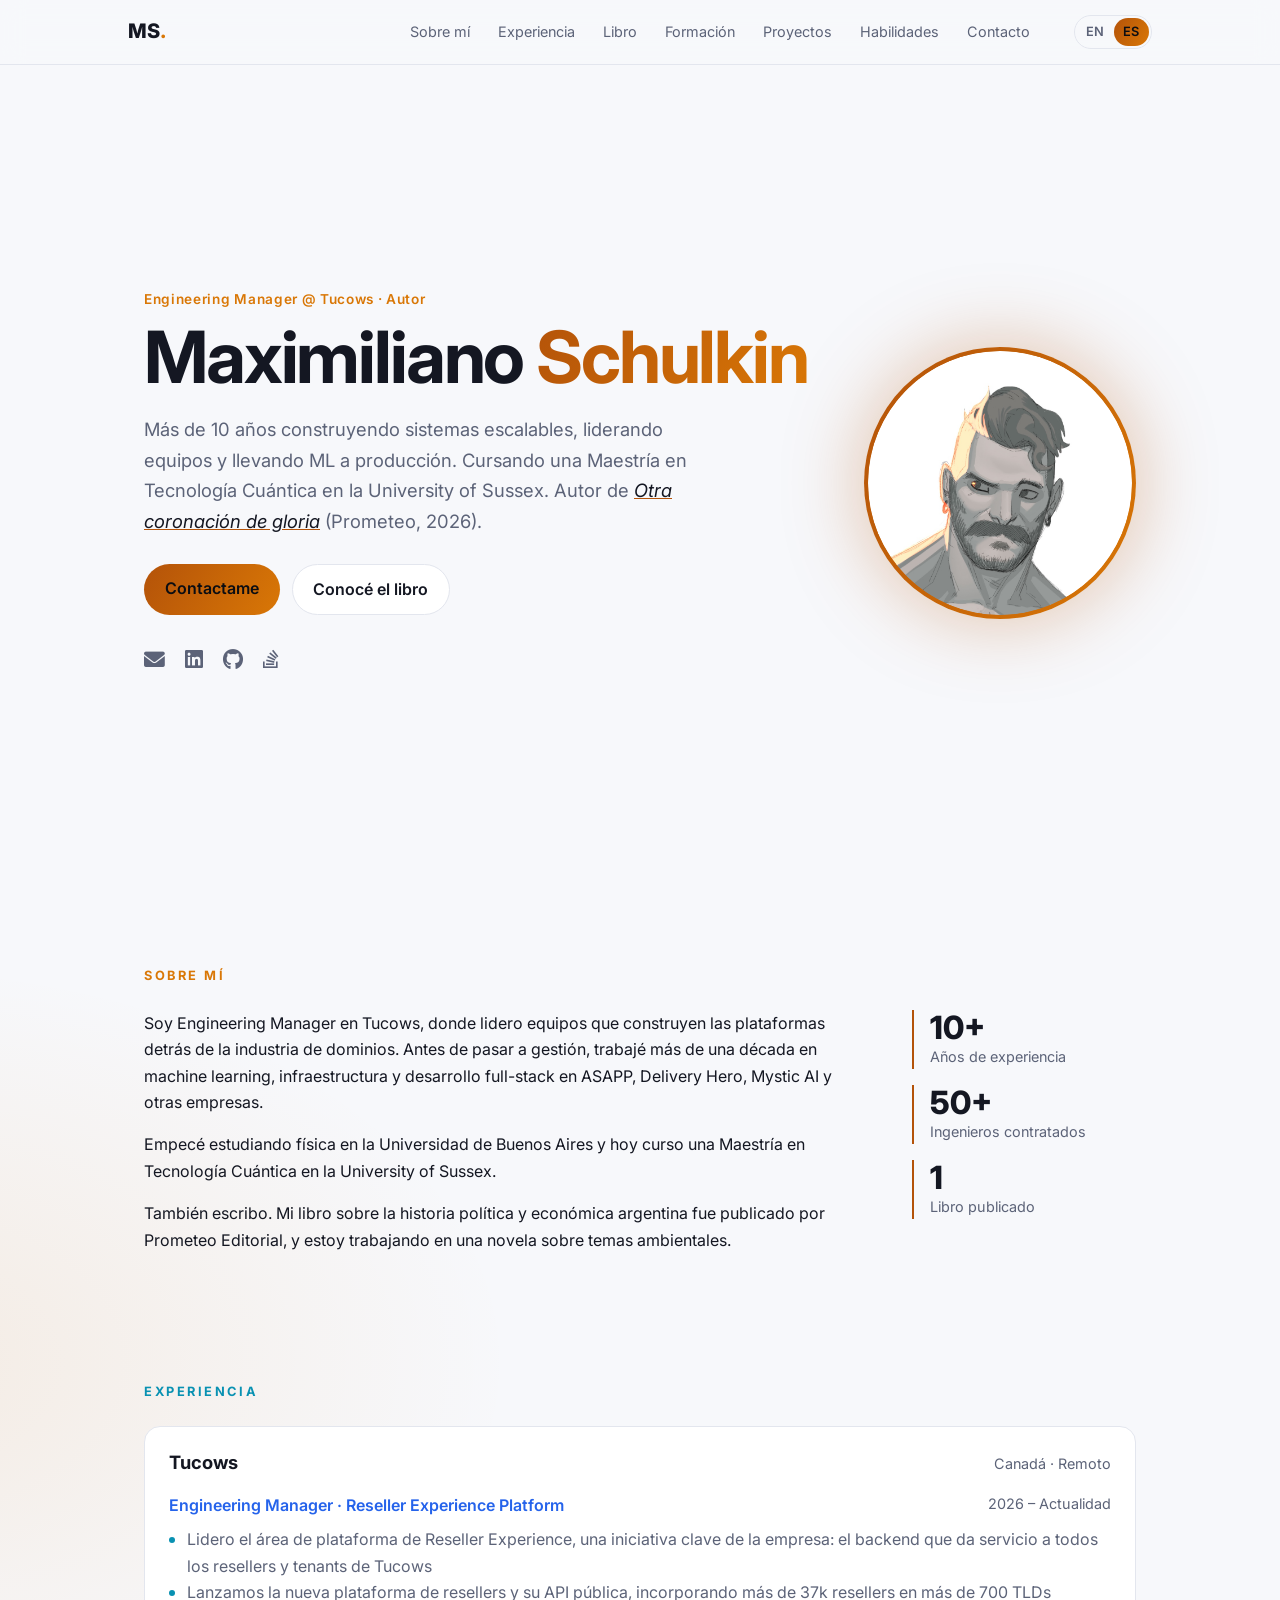
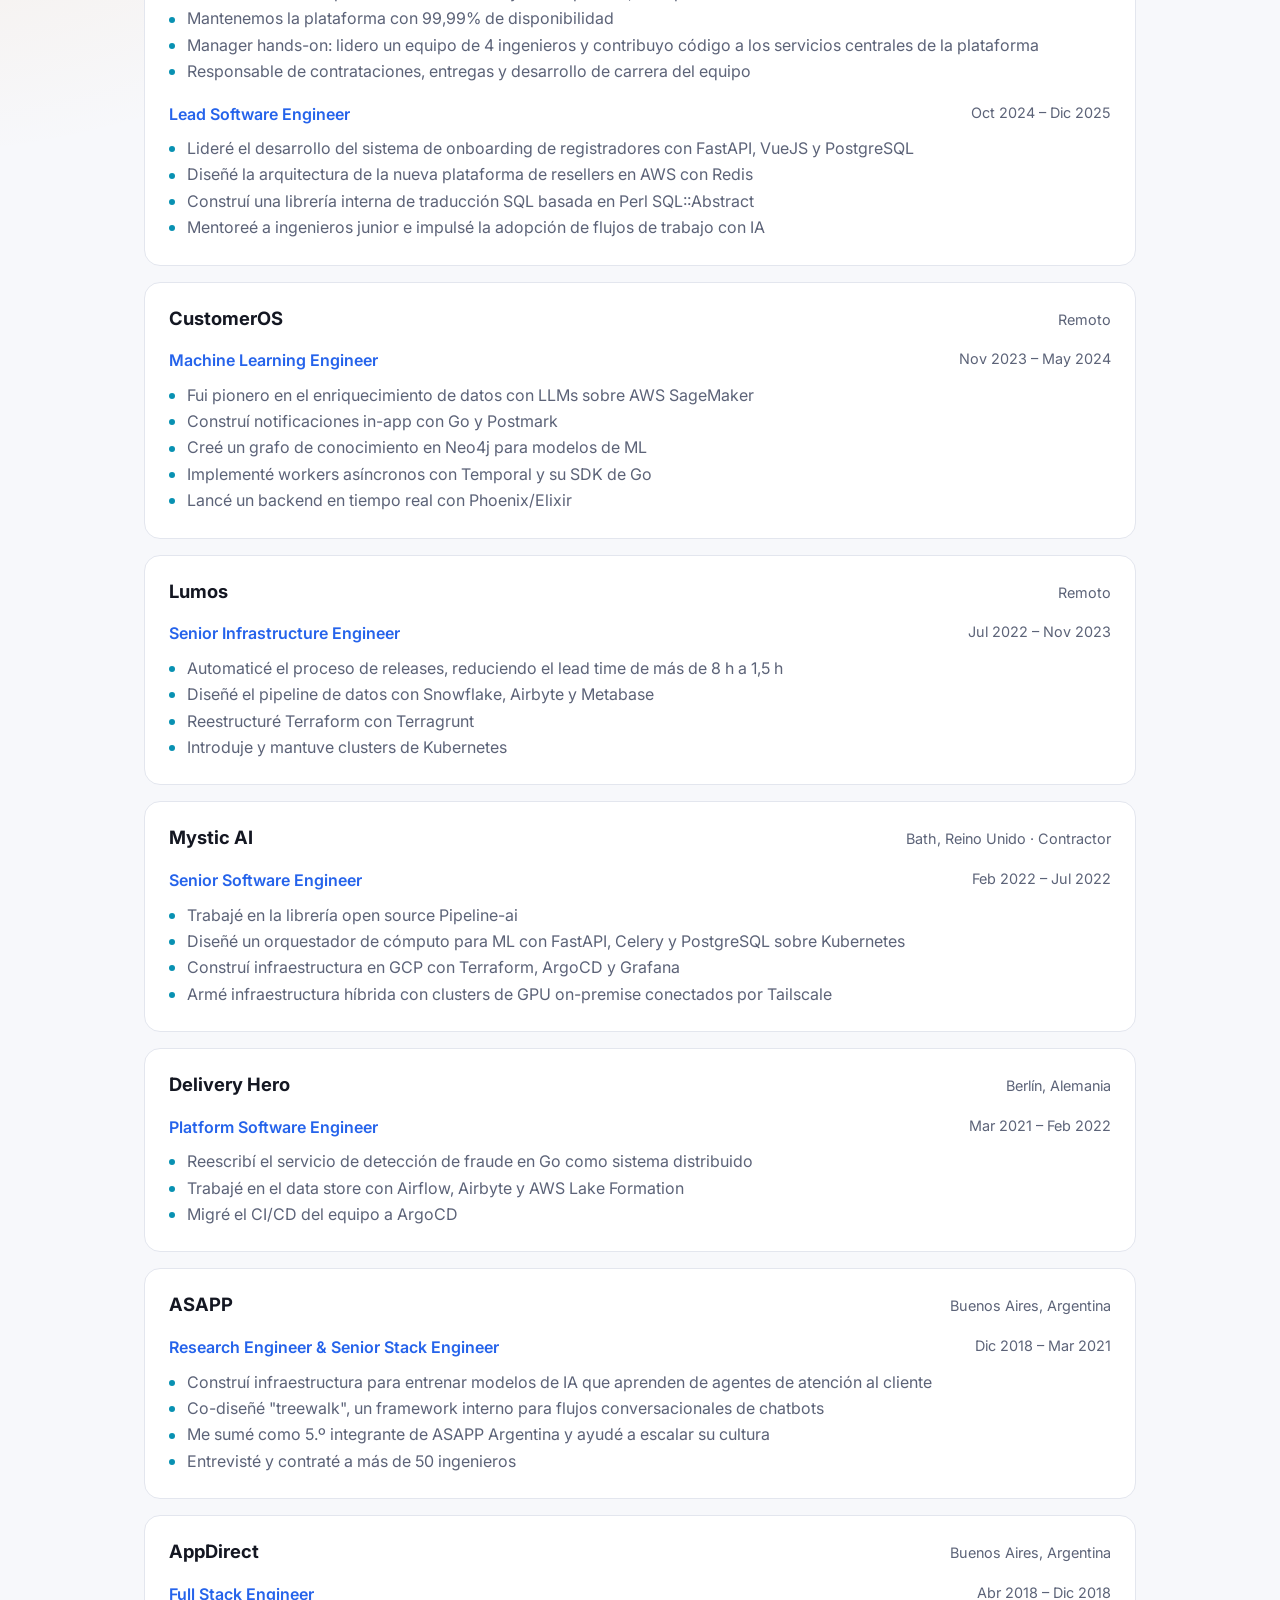
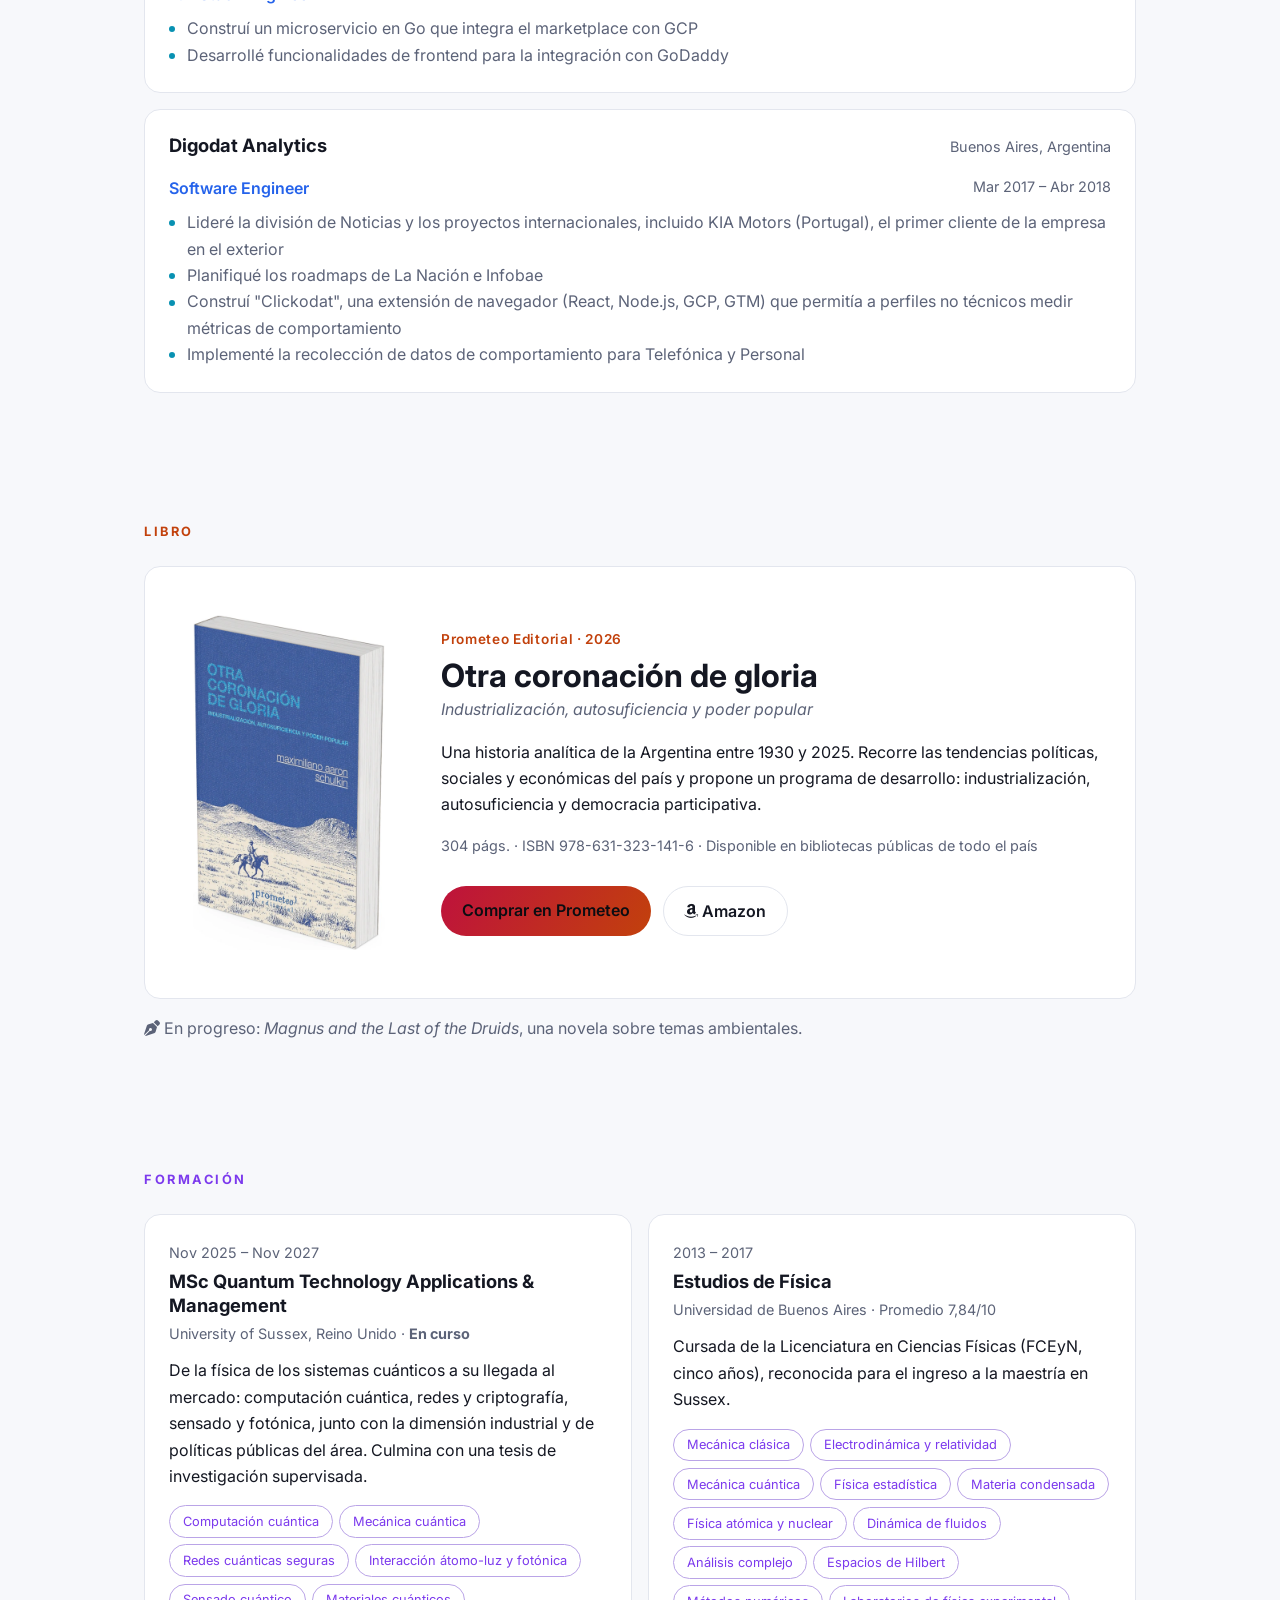
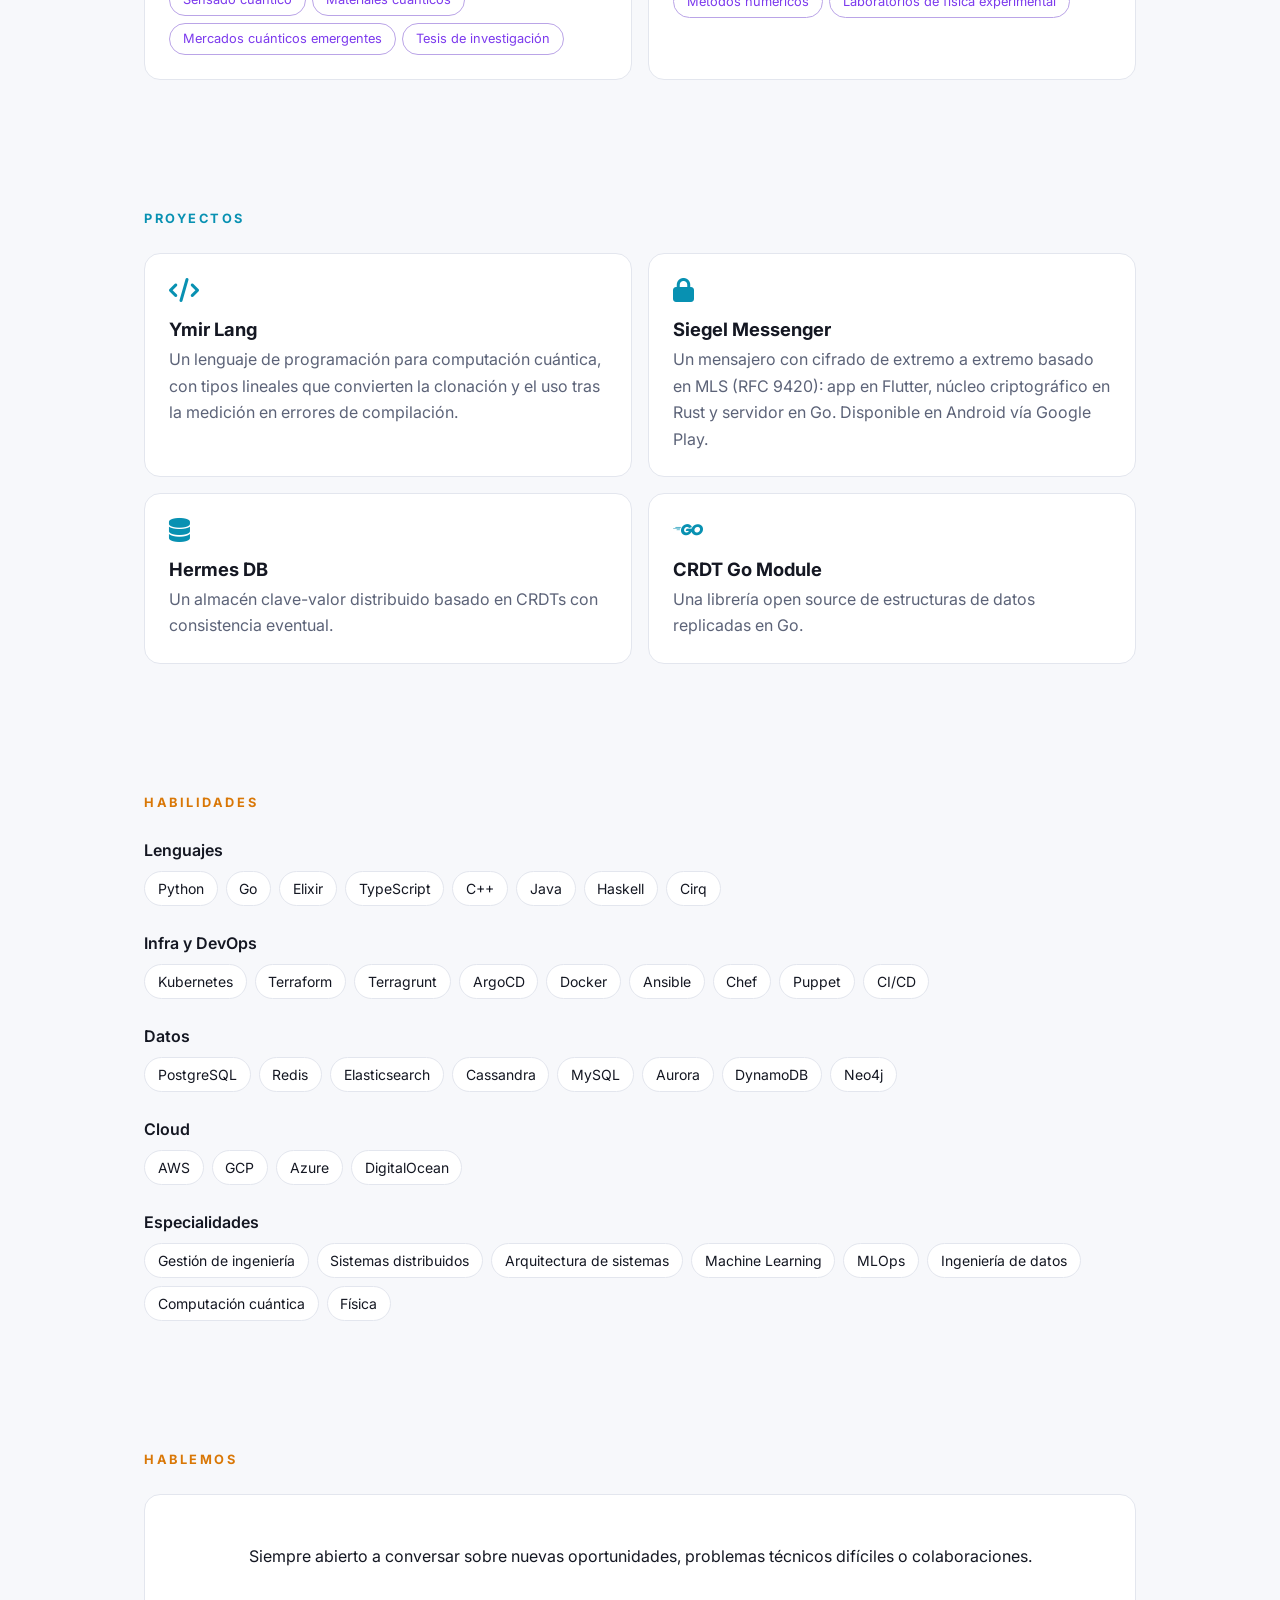
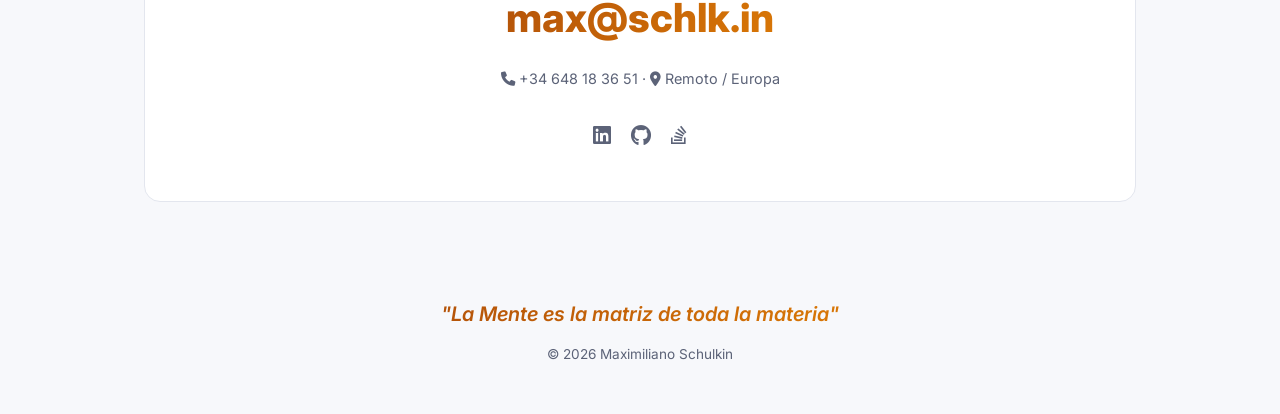
==== commit 4db1832b: "Add Siegel Messenger project, 2x2 projects grid Co-Authored-By: Claude Opus 5.5 <noreply@anthropic.c" ====
--- a/es/index.html
+++ b/es/index.html
@@ -238,11 +238,16 @@
 
         <section id="projects">
             <h2>Proyectos</h2>
-            <div class="grid three">
+            <div class="grid two">
                 <a class="card project" href="https://github.com/bjornaer/ymir" target="_blank" rel="noopener">
                     <i class="fas fa-code"></i>
                     <h3>Ymir Lang</h3>
                     <p>Un lenguaje de programación para computación cuántica, con tipos lineales que convierten la clonación y el uso tras la medición en errores de compilación.</p>
+                </a>
+                <a class="card project" href="https://github.com/bjornaer/siegel-messenger" target="_blank" rel="noopener">
+                    <i class="fas fa-lock"></i>
+                    <h3>Siegel Messenger</h3>
+                    <p>Un mensajero con cifrado de extremo a extremo basado en MLS (RFC 9420): app en Flutter, núcleo criptográfico en Rust y servidor en Go. Disponible en Android vía Google Play.</p>
                 </a>
                 <a class="card project" href="https://github.com/bjornaer/hermes" target="_blank" rel="noopener">
                     <i class="fas fa-database"></i>
--- a/styles.css
+++ b/styles.css
@@ -90,8 +90,7 @@
 .card:hover { border-color: color-mix(in srgb, var(--accent) 50%, var(--border)); }
 
 .grid { display: grid; gap: 1rem; }
-.grid.two { grid-template-columns: repeat(auto-fit, minmax(18rem, 1fr)); }
-.grid.three { grid-template-columns: repeat(auto-fit, minmax(16rem, 1fr)); }
+.grid.two { grid-template-columns: repeat(auto-fit, minmax(min(100%, 24rem), 1fr)); }
 
 /* Buttons & socials */
 .actions { display: flex; flex-wrap: wrap; gap: .75rem; margin-top: 1.75rem; }
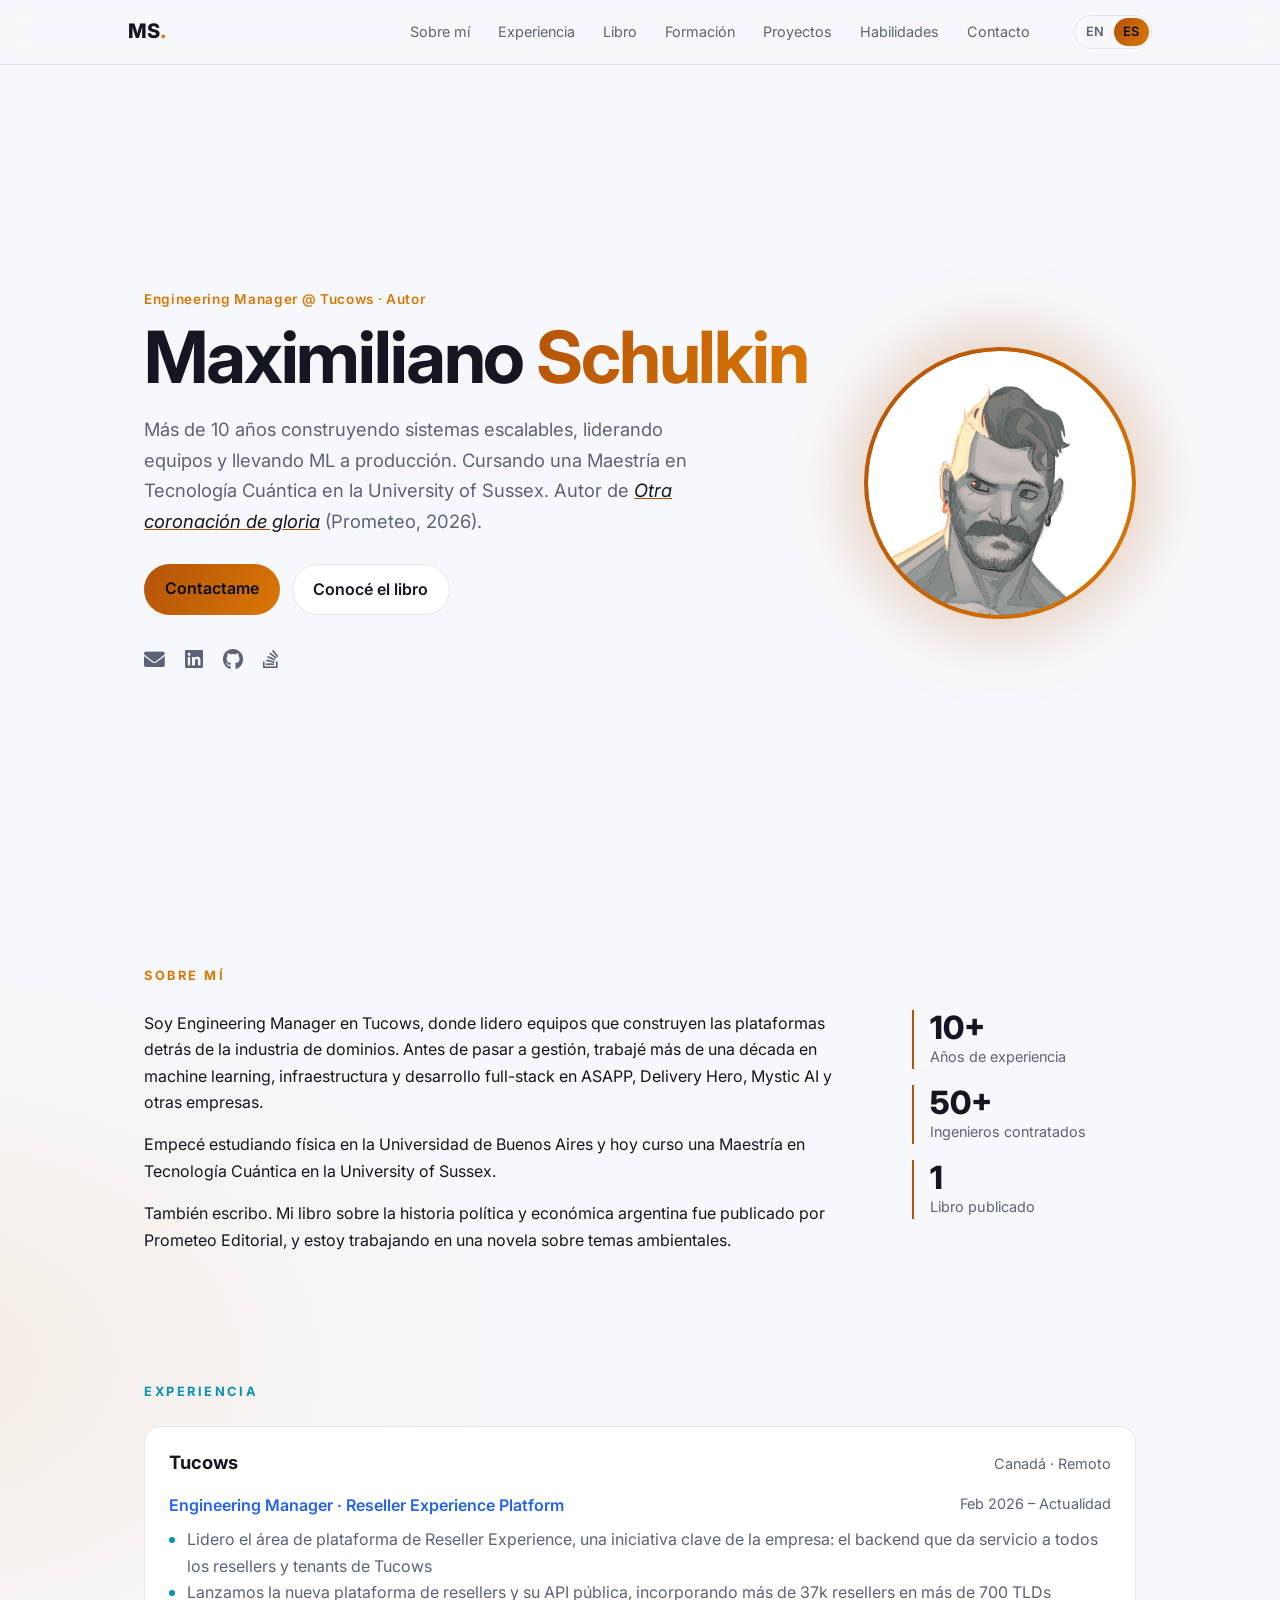
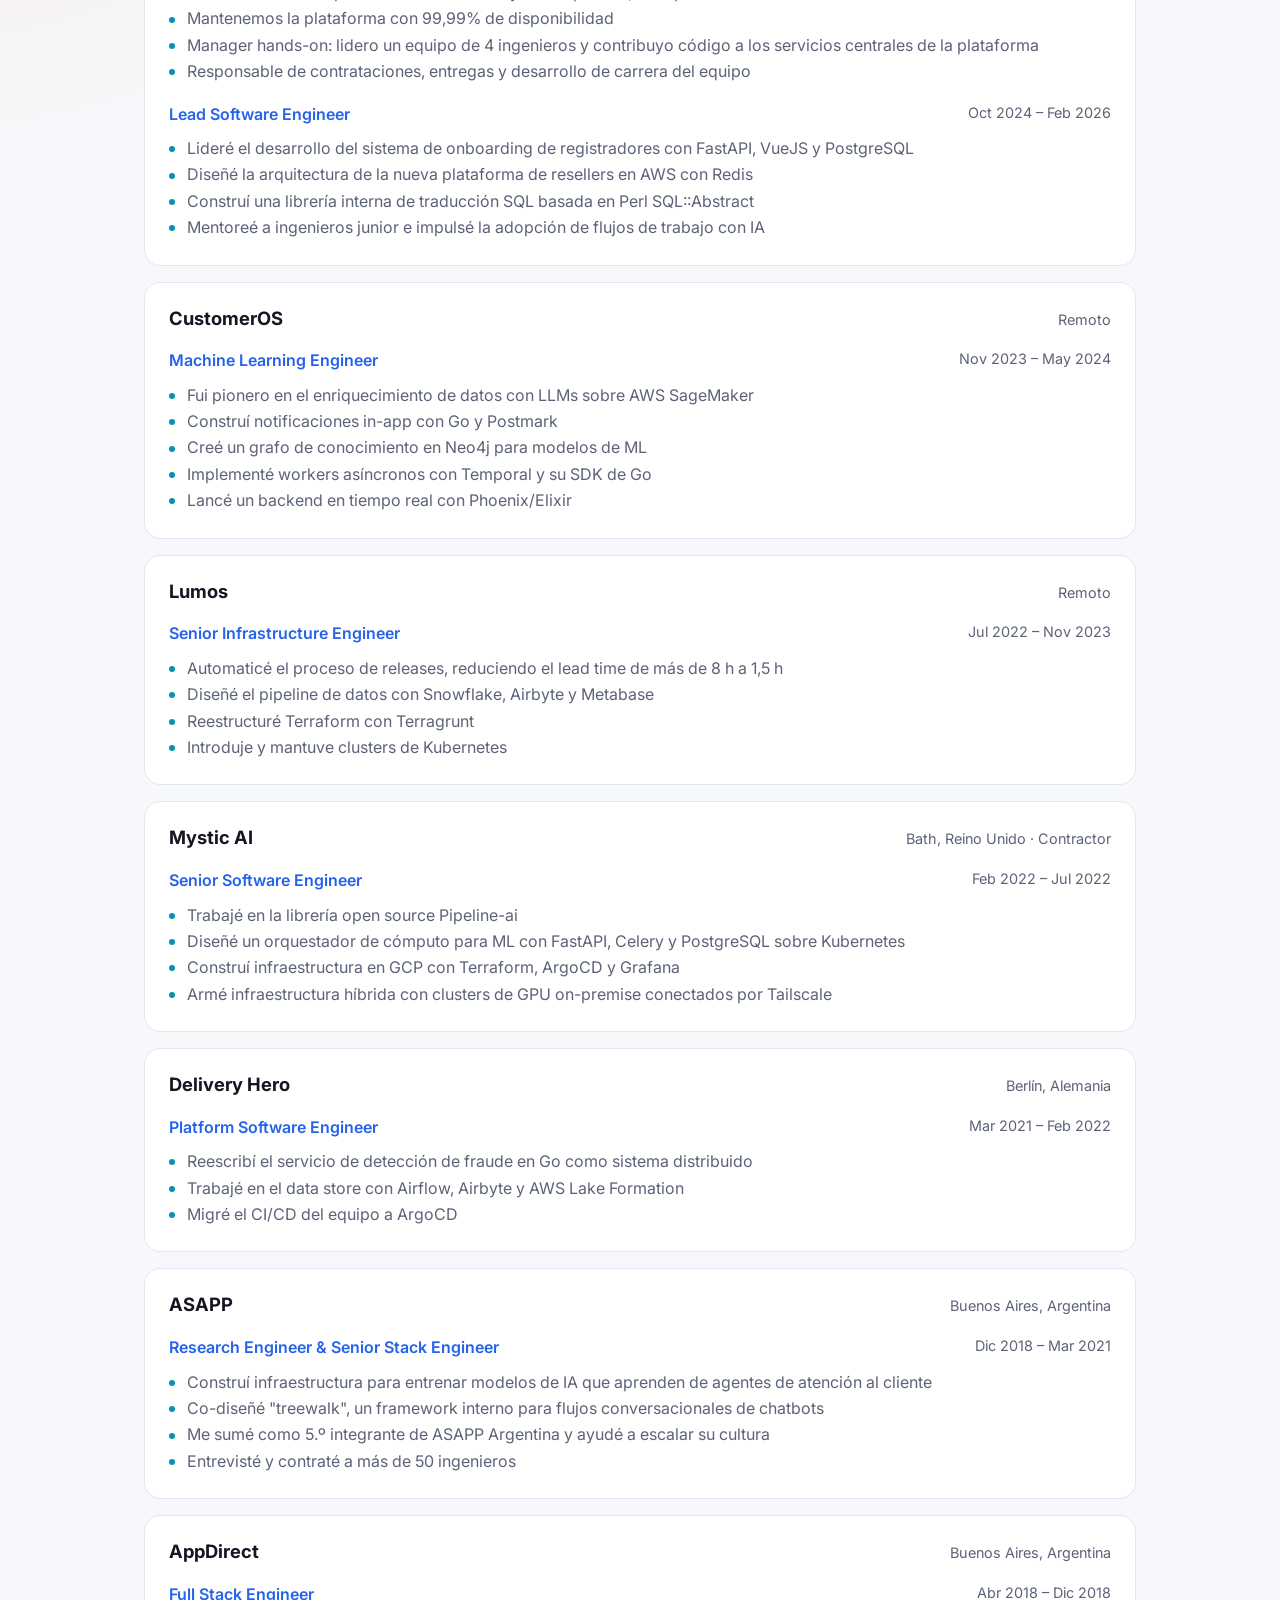
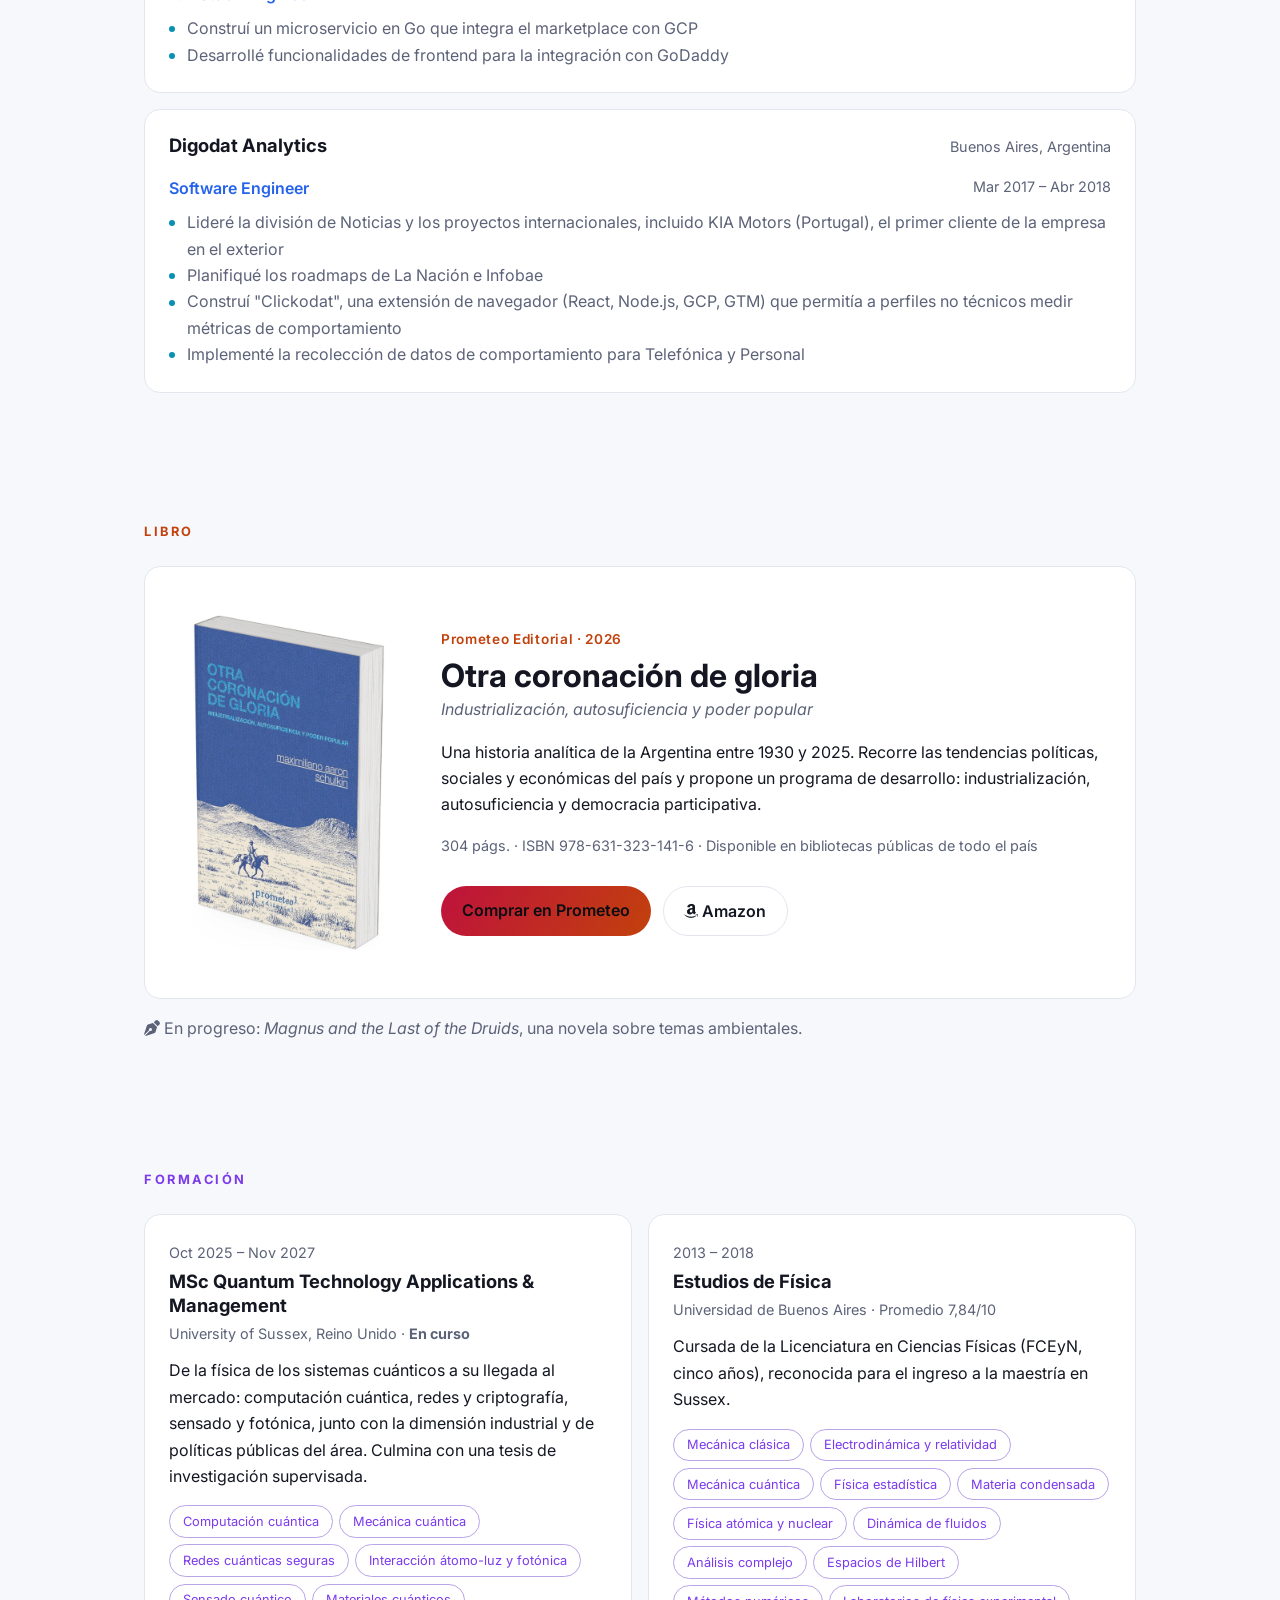
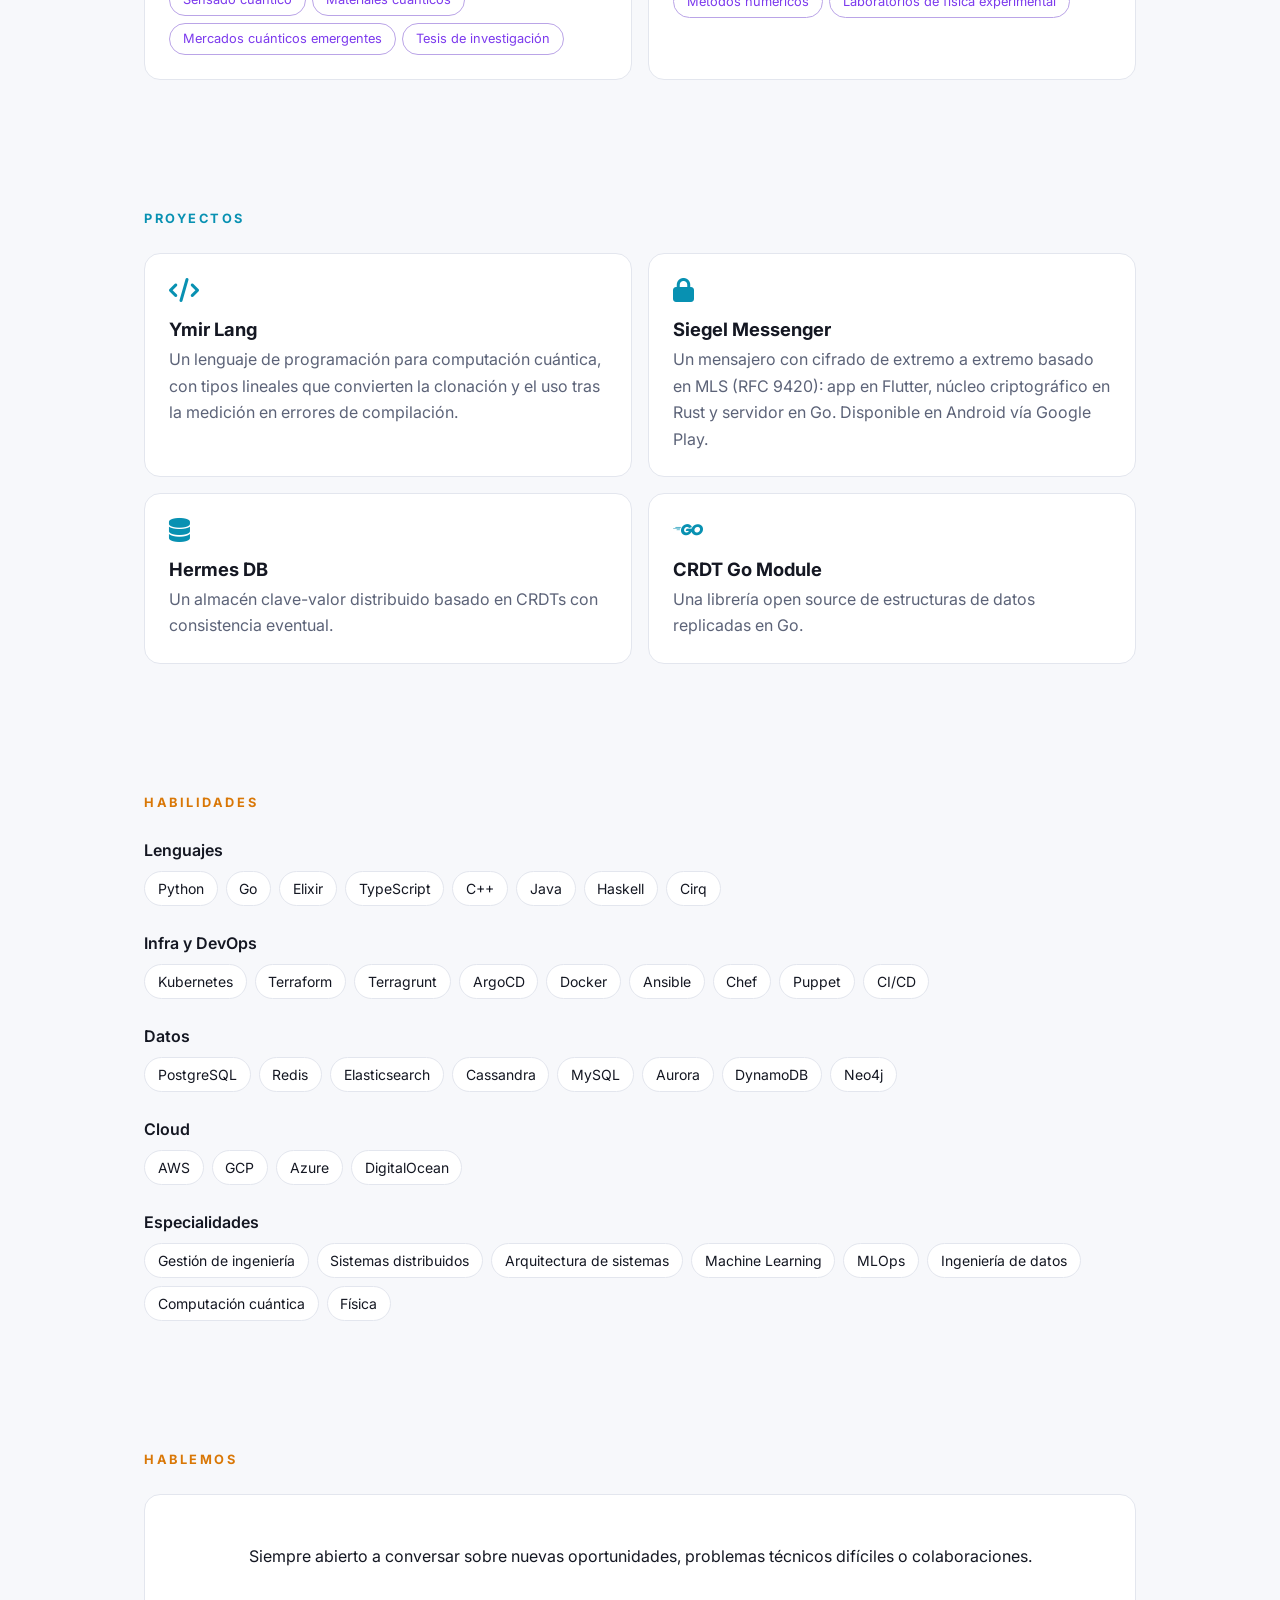
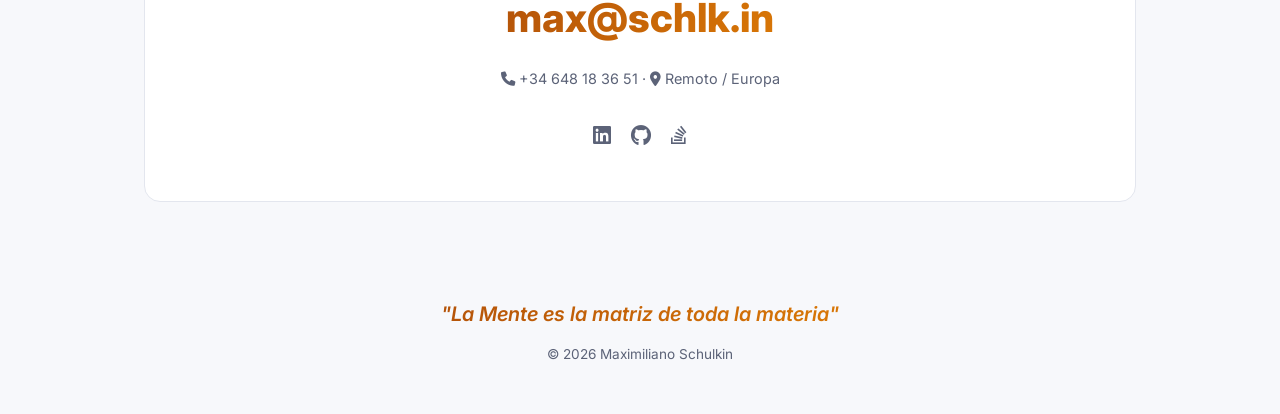
==== commit d4dd0890: "Sync role and education dates with CV Co-Authored-By: Claude Opus 5.5 <noreply@anthropic.com>" ====
--- a/es/index.html
+++ b/es/index.html
@@ -86,7 +86,7 @@
                 <li class="card">
                     <header><h3>Tucows</h3><span>Canadá · Remoto</span></header>
                     <div class="role">
-                        <h4>Engineering Manager · Reseller Experience Platform</h4><time>2026 – Actualidad</time>
+                        <h4>Engineering Manager · Reseller Experience Platform</h4><time>Feb 2026 – Actualidad</time>
                     </div>
                     <ul>
                         <li>Lidero el área de plataforma de Reseller Experience, una iniciativa clave de la empresa: el backend que da servicio a todos los resellers y tenants de Tucows</li>
@@ -96,7 +96,7 @@
                         <li>Responsable de contrataciones, entregas y desarrollo de carrera del equipo</li>
                     </ul>
                     <div class="role">
-                        <h4>Lead Software Engineer</h4><time>Oct 2024 – Dic 2025</time>
+                        <h4>Lead Software Engineer</h4><time>Oct 2024 – Feb 2026</time>
                     </div>
                     <ul>
                         <li>Lideré el desarrollo del sistema de onboarding de registradores con FastAPI, VueJS y PostgreSQL</li>
@@ -208,7 +208,7 @@
             <h2>Formación</h2>
             <div class="grid two">
                 <div class="card">
-                    <time>Nov 2025 – Nov 2027</time>
+                    <time>Oct 2025 – Nov 2027</time>
                     <h3>MSc Quantum Technology Applications &amp; Management</h3>
                     <p class="muted">University of Sussex, Reino Unido · <strong>En curso</strong></p>
                     <p>De la física de los sistemas cuánticos a su llegada al mercado: computación cuántica,
@@ -221,7 +221,7 @@
                     </ul>
                 </div>
                 <div class="card">
-                    <time>2013 – 2017</time>
+                    <time>2013 – 2018</time>
                     <h3>Estudios de Física</h3>
                     <p class="muted">Universidad de Buenos Aires · Promedio 7,84/10</p>
                     <p>Cursada de la Licenciatura en Ciencias Físicas (FCEyN, cinco años), reconocida para el
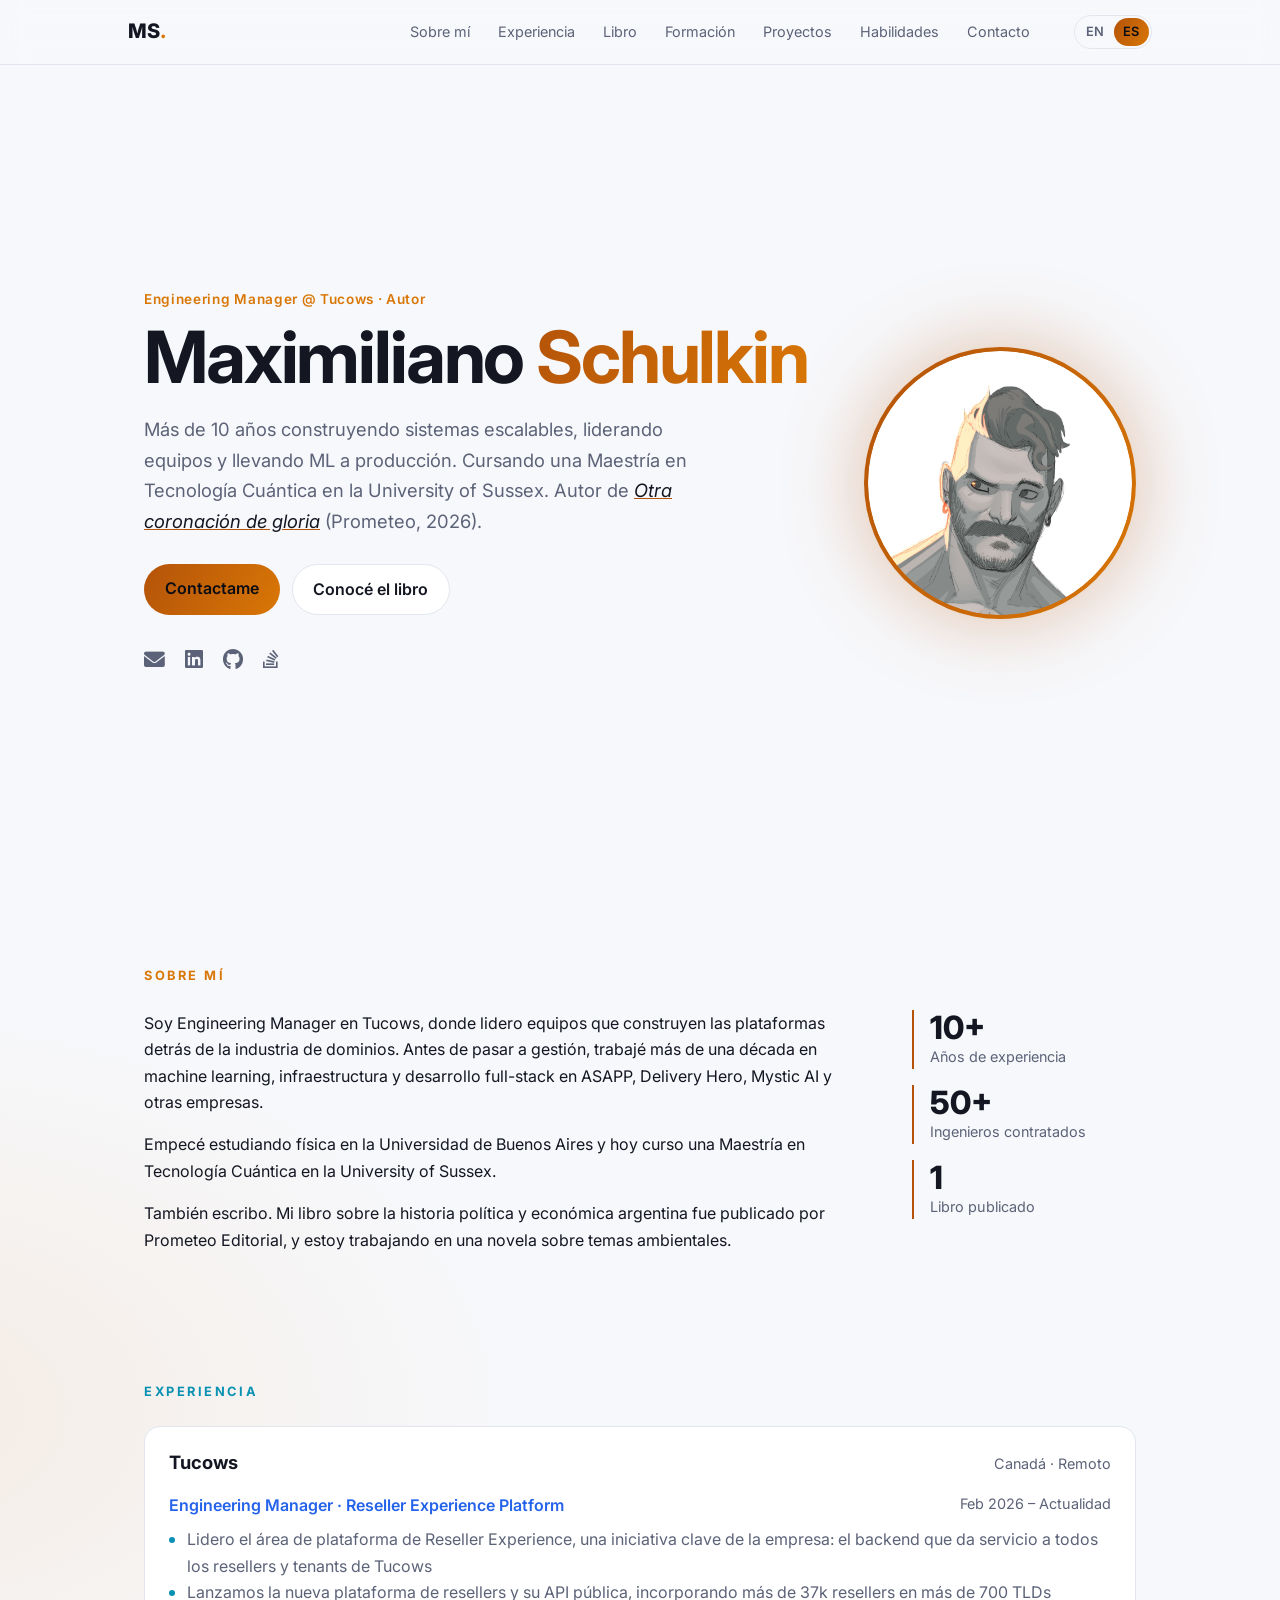
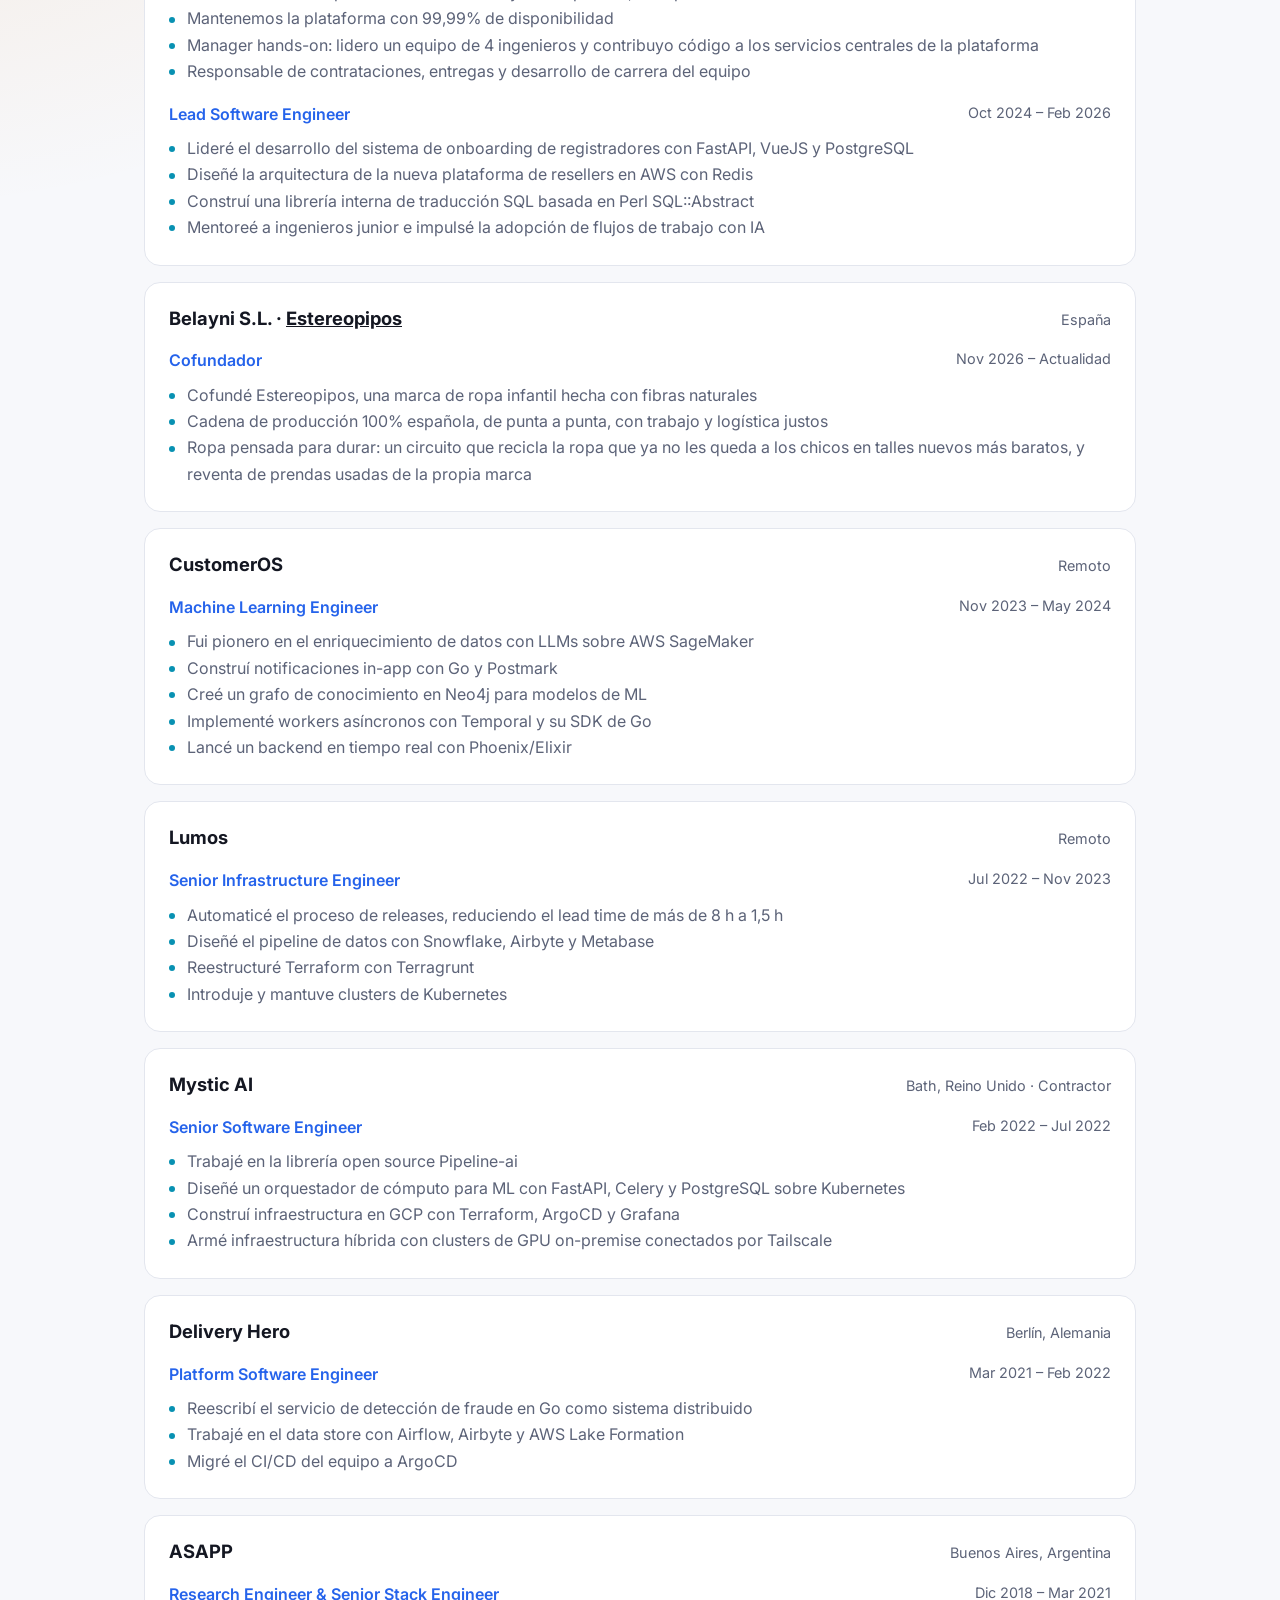
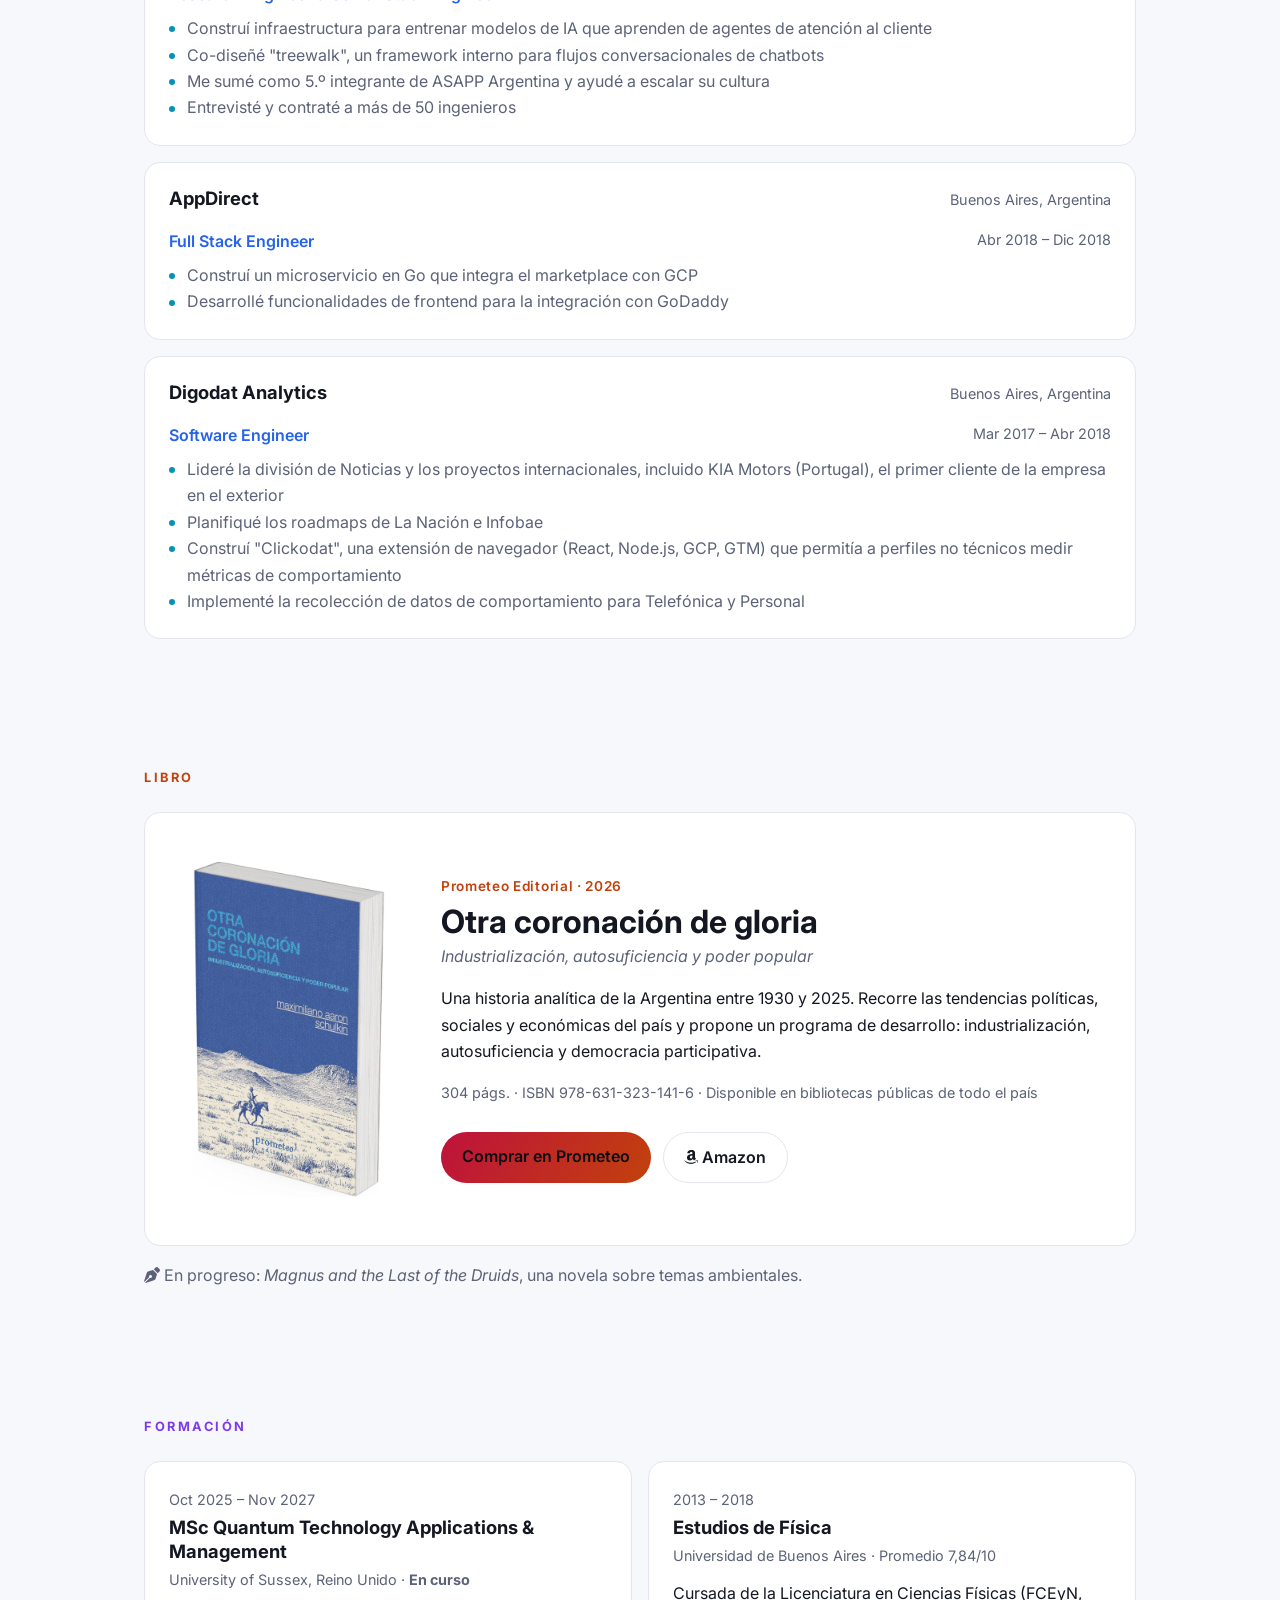
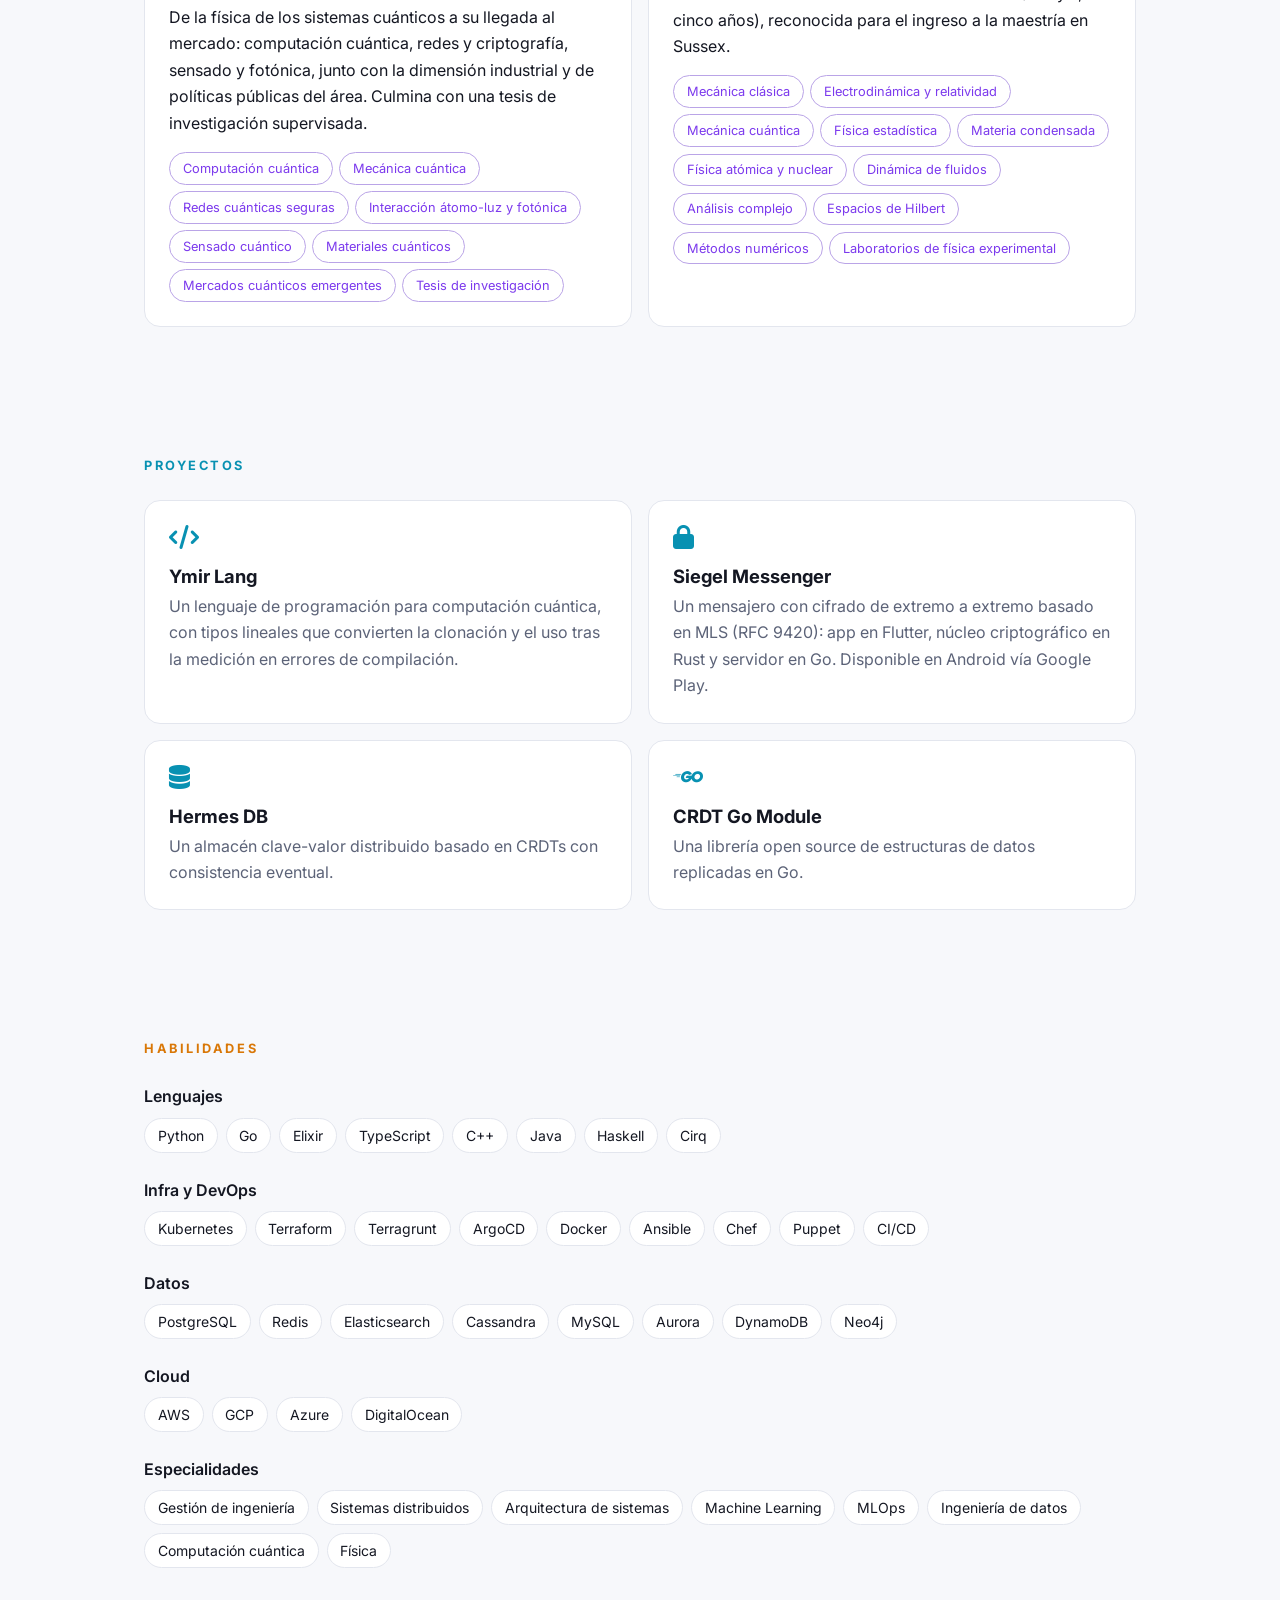
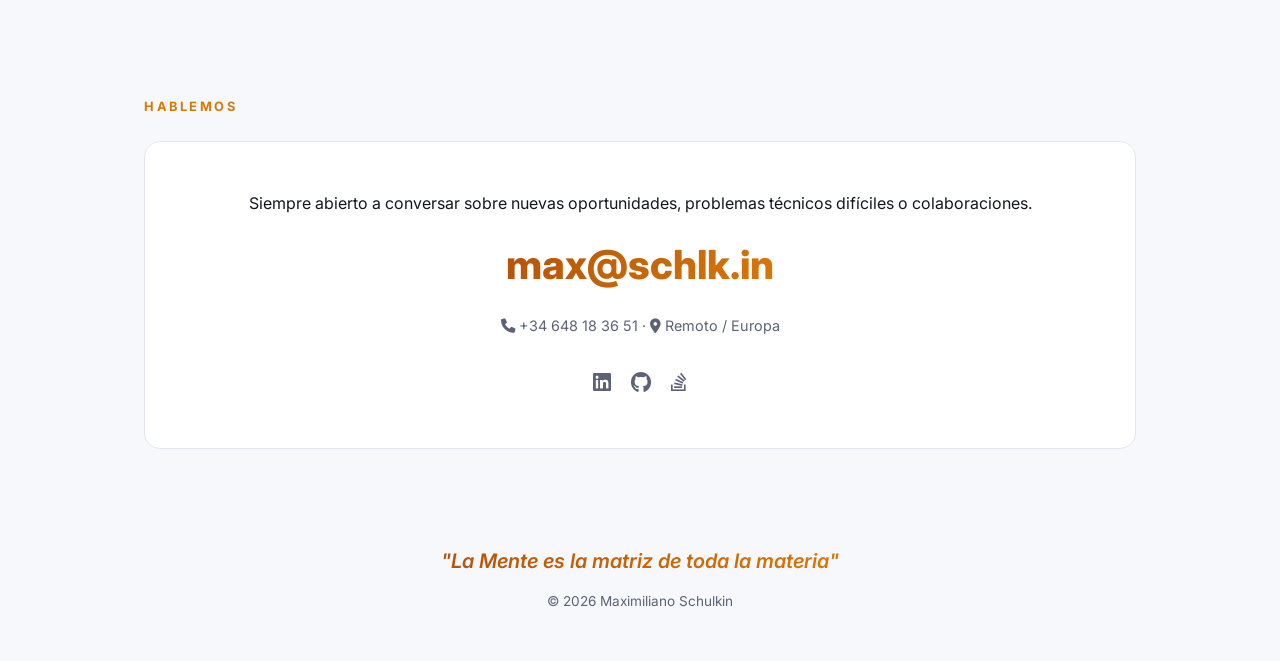
==== commit 8ecf265c: "Add Belayni S.L. / Estereopipos co-founder role Co-Authored-By: Claude Opus 5.5 <noreply@anthropic.c" ====
--- a/es/index.html
+++ b/es/index.html
@@ -103,6 +103,16 @@
                         <li>Diseñé la arquitectura de la nueva plataforma de resellers en AWS con Redis</li>
                         <li>Construí una librería interna de traducción SQL basada en Perl SQL::Abstract</li>
                         <li>Mentoreé a ingenieros junior e impulsé la adopción de flujos de trabajo con IA</li>
+                    </ul>
+                </li>
+
+                <li class="card">
+                    <header><h3>Belayni S.L. · <a href="https://estereopipos.com" target="_blank" rel="noopener">Estereopipos</a></h3><span>España</span></header>
+                    <div class="role"><h4>Cofundador</h4><time>Nov 2026 – Actualidad</time></div>
+                    <ul>
+                        <li>Cofundé Estereopipos, una marca de ropa infantil hecha con fibras naturales</li>
+                        <li>Cadena de producción 100% española, de punta a punta, con trabajo y logística justos</li>
+                        <li>Ropa pensada para durar: un circuito que recicla la ropa que ya no les queda a los chicos en talles nuevos más baratos, y reventa de prendas usadas de la propia marca</li>
                     </ul>
                 </li>
 
